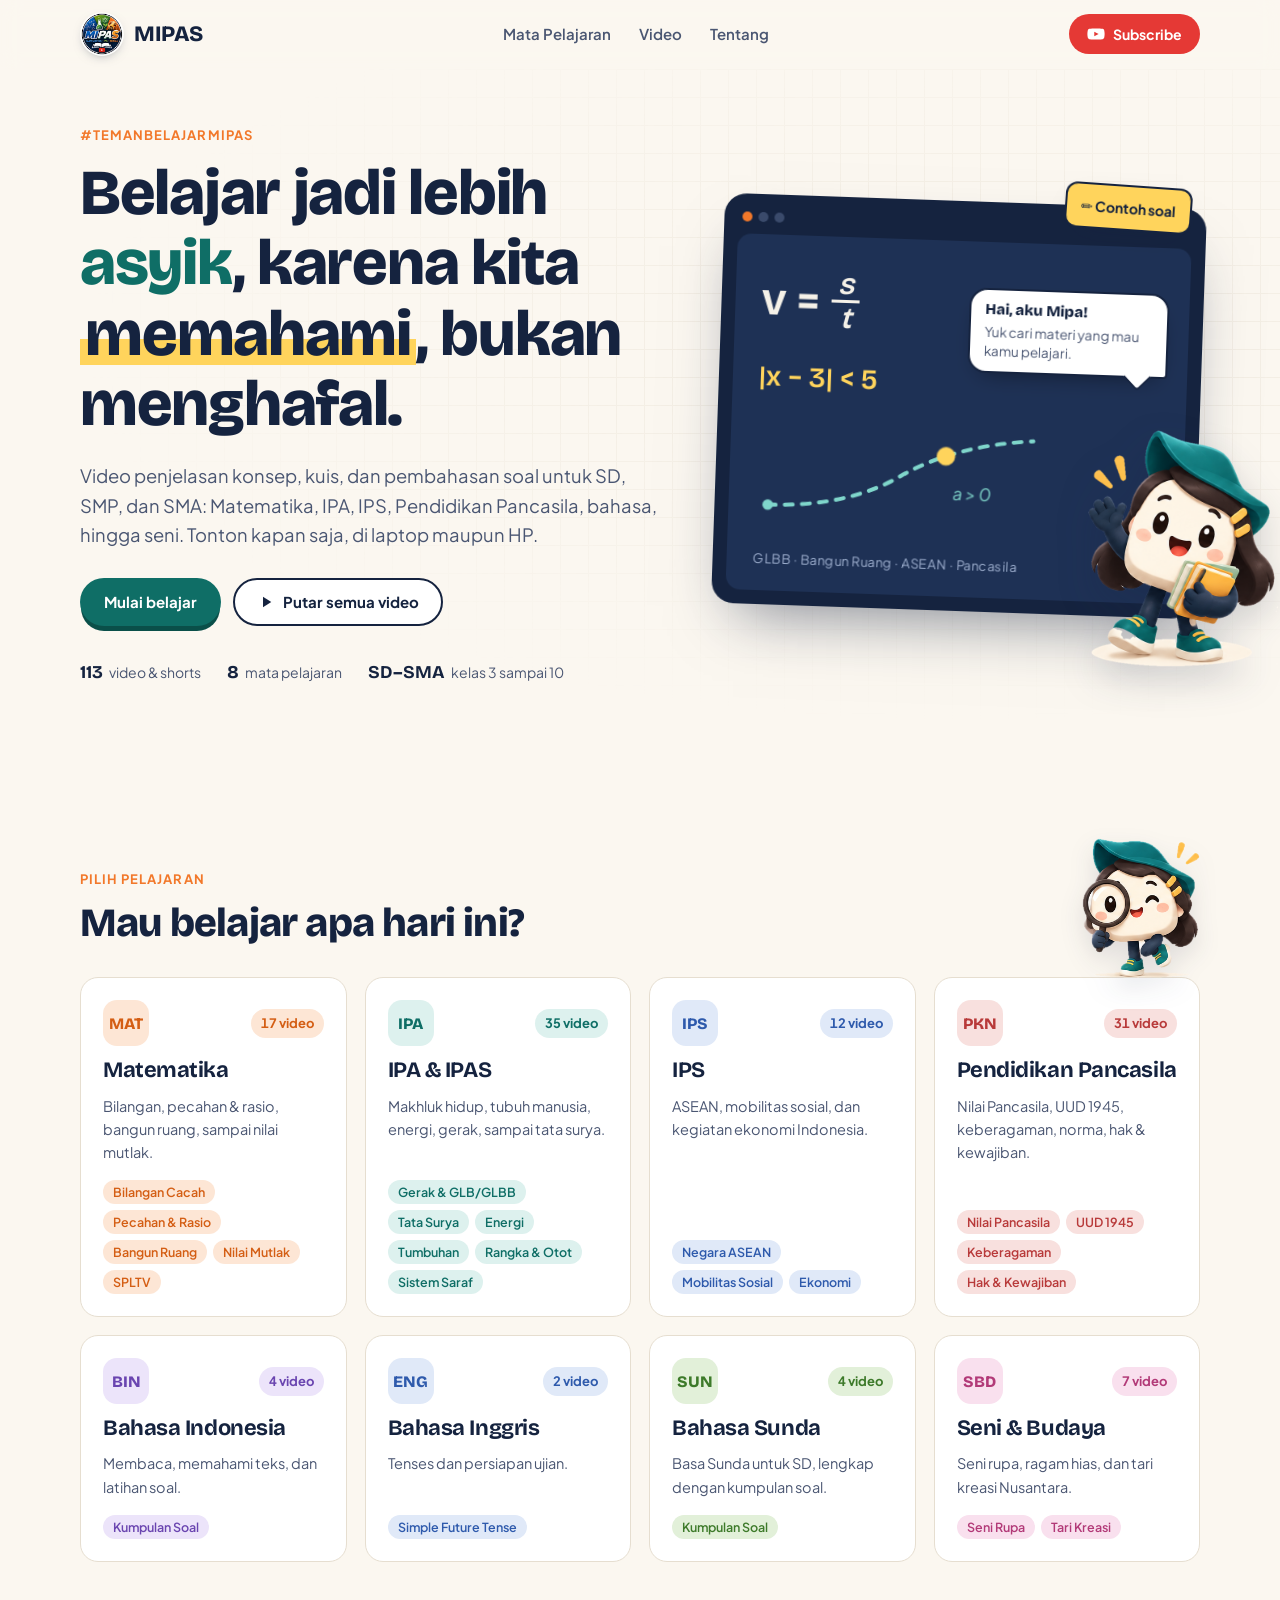
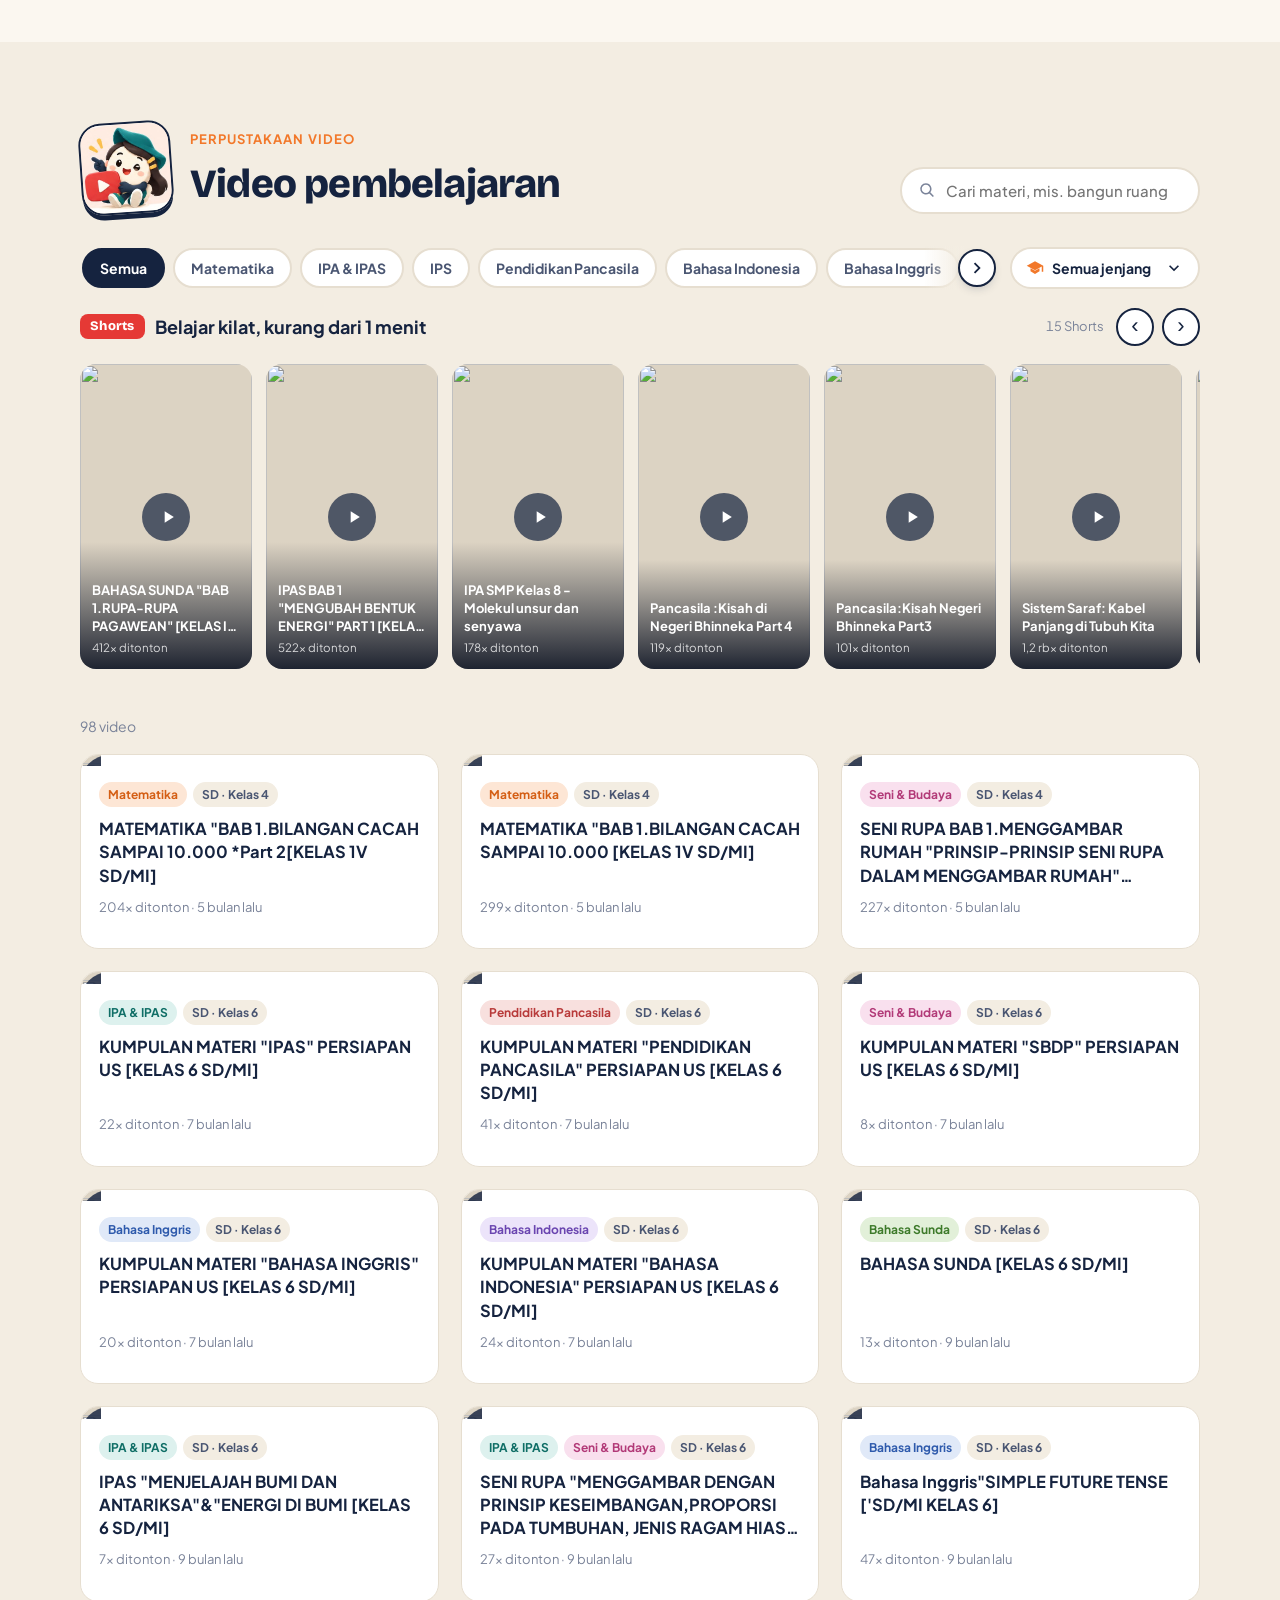
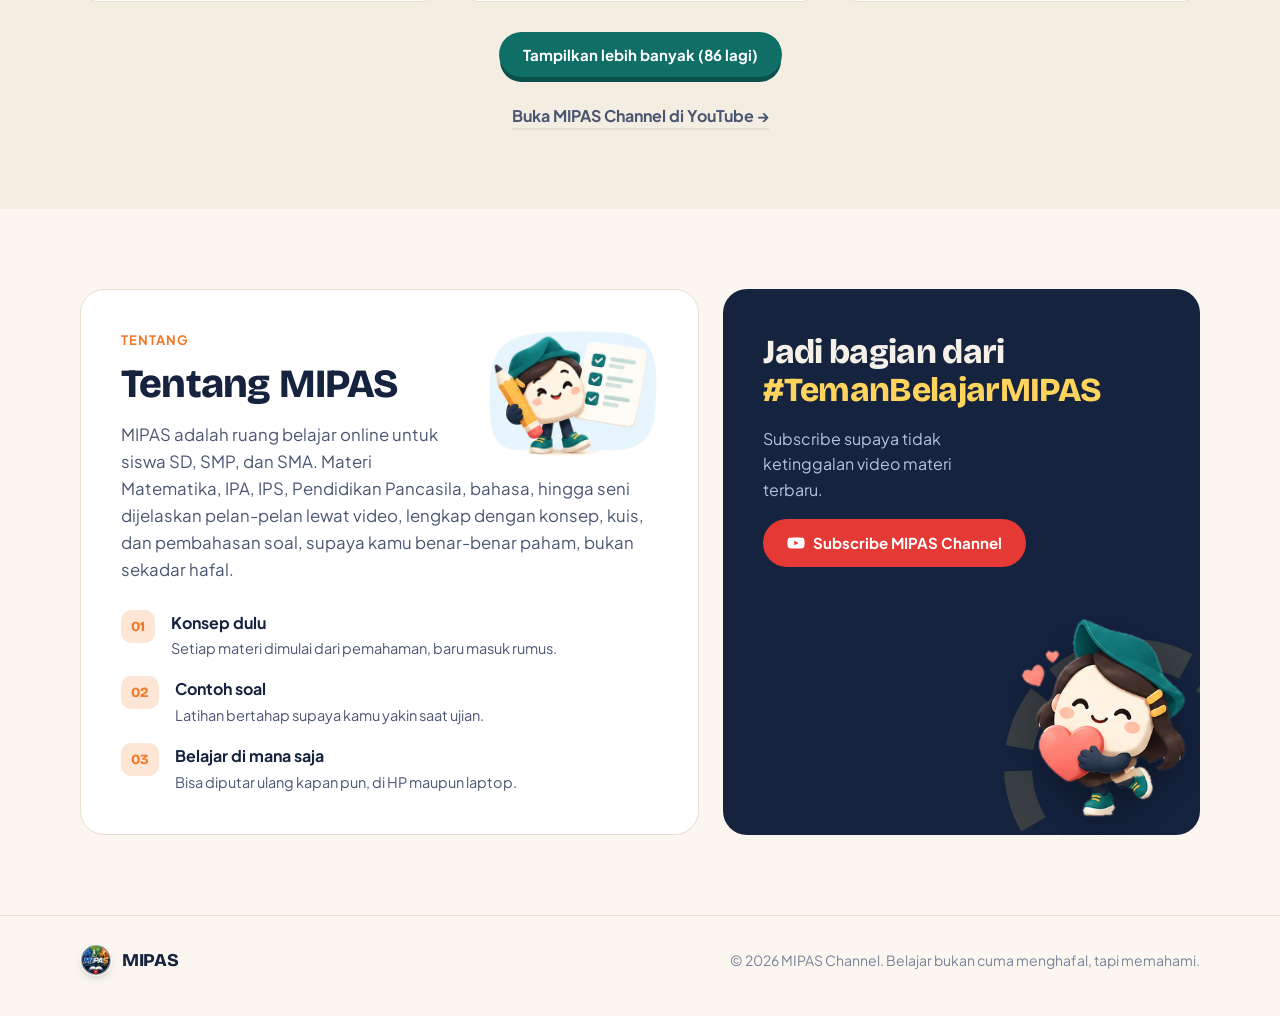
==== mipas-web/index.html @ 5b396898 "Add files via upload" ====
<!doctype html>
<html lang="id">
<head>
  <meta charset="utf-8" />
  <meta name="viewport" content="width=device-width, initial-scale=1" />
  <title>MIPAS · Teman Belajar SD, SMP & SMA</title>
  <meta name="description" content="Video belajar Matematika, IPA, IPS, Pendidikan Pancasila, bahasa, dan seni untuk SD, SMP, dan SMA bersama MIPAS. Karena belajar bukan cuma menghafal, tapi memahami." />
  <meta name="theme-color" content="#FBF7F0" />
  <meta property="og:title" content="MIPAS · Teman Belajar" />
  <meta property="og:description" content="Belajar jadi lebih asyik bersama MIPAS. Karena belajar bukan cuma menghafal, tapi memahami!" />
  <meta property="og:type" content="website" />
  <link rel="icon" href="favicon.png" type="image/png" />
  <link rel="apple-touch-icon" href="apple-touch-icon.png" />
  <meta property="og:image" content="logo.png" />
  <link rel="preconnect" href="https://fonts.googleapis.com" />
  <link rel="preconnect" href="https://fonts.gstatic.com" crossorigin />
  <link href="https://fonts.googleapis.com/css2?family=Bricolage+Grotesque:opsz,wght@12..96,600;12..96,800&family=Plus+Jakarta+Sans:wght@400;500;600;700&display=swap" rel="stylesheet" />
  <link rel="stylesheet" href="styles.css" />
</head>
<body>
  <a class="skip" href="#video">Lewati ke video</a>

  <header class="nav">
    <div class="wrap nav-inner">
      <a href="#" class="logo" aria-label="MIPAS beranda">
        <img class="logo-img" src="logo.png" alt="" width="44" height="44" />
        <span>MIPAS</span>
      </a>
      <nav class="nav-links" aria-label="Navigasi utama">
        <a href="#mapel">Mata Pelajaran</a>
        <a href="#video">Video</a>
        <a href="#tentang">Tentang</a>
      </nav>
      <a class="btn btn-yt btn-sm" data-channel-link target="_blank" rel="noopener">
        <svg viewBox="0 0 24 24" aria-hidden="true"><path d="M23 7.2a3 3 0 0 0-2.1-2.1C19 4.6 12 4.6 12 4.6s-7 0-8.9.5A3 3 0 0 0 1 7.2 31 31 0 0 0 .5 12 31 31 0 0 0 1 16.8a3 3 0 0 0 2.1 2.1c1.9.5 8.9.5 8.9.5s7 0 8.9-.5a3 3 0 0 0 2.1-2.1 31 31 0 0 0 .5-4.8 31 31 0 0 0-.5-4.8ZM9.7 15.1V8.9l5.8 3.1-5.8 3.1Z"/></svg>
        <span>Subscribe</span>
      </a>
    </div>
  </header>

  <main>
    <!-- HERO -->
    <section class="hero">
      <div class="wrap hero-grid">
        <div class="hero-copy">
          <p class="eyebrow" data-hashtag>#TemanBelajarMIPAS</p>
          <h1>Belajar jadi lebih <em>asyik</em>, karena kita <span class="hl">memahami</span>, bukan menghafal.</h1>
          <p class="lead">Video penjelasan konsep, kuis, dan pembahasan soal untuk SD, SMP, dan SMA: Matematika, IPA, IPS, Pendidikan Pancasila, bahasa, hingga seni. Tonton kapan saja, di laptop maupun HP.</p>
          <div class="hero-cta">
            <a href="#video" class="btn btn-primary">Mulai belajar</a>
            <button type="button" class="btn btn-ghost" data-play-all>
              <svg viewBox="0 0 24 24" aria-hidden="true"><path d="M8 5v14l11-7z"/></svg>
              Putar semua video
            </button>
          </div>
          <ul class="hero-stats" aria-label="Ringkasan">
            <li><strong id="stat-videos">–</strong> video &amp; shorts</li>
            <li><strong id="stat-subjects">8</strong> mata pelajaran</li>
            <li><strong>SD–SMA</strong> kelas 3 sampai 10</li>
          </ul>
        </div>

        <div class="hero-art" aria-hidden="true">
          <div class="board">
            <div class="board-head"><span></span><span></span><span></span></div>
            <div class="board-body">
              <div class="bubble" id="mascot-bubble"><strong>Hai, aku <span data-mascot-name>Mipa</span>!</strong> Yuk cari materi yang mau kamu pelajari.</div>
              <p class="formula f1">v = <span class="frac"><i>s</i><i>t</i></span></p>
              <p class="formula f2">|x − 3| &lt; 5</p>
              <svg class="motion" viewBox="0 0 220 90">
                <defs>
                  <mask id="draw-mask"><path class="draw" d="M10 70 Q 70 70 110 45 T 210 15" fill="none" stroke="#fff" stroke-width="8" stroke-linecap="round" pathLength="1"/></mask>
                </defs>
                <path d="M10 70 Q 70 70 110 45 T 210 15" fill="none" stroke="currentColor" stroke-width="3" stroke-dasharray="6 7" stroke-linecap="round" mask="url(#draw-mask)"/>
                <circle class="ball-start" cx="10" cy="70" r="4" fill="currentColor" opacity=".5"/>
                <circle class="ball" r="7" fill="#FFD45C" cx="0" cy="0">
                  <animateMotion id="ball-motion" dur="2.2s" begin="1.1s;ball-motion.end+0.9s" calcMode="spline" keyTimes="0;1" keySplines="0.55 0 1 0.45" path="M10 70 Q 70 70 110 45 T 210 15" fill="freeze"/>
                </circle>
                <text class="accel" x="150" y="62" fill="currentColor" font-size="13" font-style="italic">a &gt; 0</text>
              </svg>
              <p class="note">GLBB · Bangun Ruang · ASEAN · Pancasila</p>
            </div>
          </div>
          <div class="sticker s2">✏️ Contoh soal</div>
          <div class="mascot-hero">
            <img src="img/mascot/welcome.png" alt="" width="470" height="586" />
          </div>
        </div>
      </div>
    </section>

    <!-- MAPEL -->
    <section id="mapel" class="section">
      <div class="wrap">
        <div class="section-head with-mascot">
          <div>
            <p class="eyebrow">Pilih pelajaran</p>
            <h2>Mau belajar apa hari ini?</h2>
          </div>
          <img class="mascot-peek" src="img/mascot/explore.png" alt="" width="216" height="258" />
        </div>
        <div class="subject-grid" id="subject-grid"></div>
      </div>
    </section>

    <!-- VIDEO -->
    <section id="video" class="section section-tint">
      <div class="wrap">
        <div class="section-head row">
          <div class="head-with-tile">
            <img class="mascot-tile" src="img/mascot/video.jpg" alt="" width="340" height="270" />
            <div>
              <p class="eyebrow">Perpustakaan video</p>
              <h2>Video pembelajaran</h2>
            </div>
          </div>
          <label class="search">
            <svg viewBox="0 0 24 24" aria-hidden="true"><path d="M10.5 3a7.5 7.5 0 0 1 5.9 12.1l4.8 4.8-1.4 1.4-4.8-4.8A7.5 7.5 0 1 1 10.5 3Zm0 2a5.5 5.5 0 1 0 0 11 5.5 5.5 0 0 0 0-11Z"/></svg>
            <input id="search" type="search" placeholder="Cari materi, mis. bangun ruang" autocomplete="off" />
          </label>
        </div>

        <div class="filters">
          <div class="chips-wrap" id="chips-wrap">
            <button type="button" class="chip-arrow prev" data-chips="prev" aria-label="Geser mata pelajaran ke kiri" hidden><svg viewBox="0 0 24 24" aria-hidden="true"><path d="M15.4 7.4 14 6l-6 6 6 6 1.4-1.4L10.8 12z"/></svg></button>
            <div class="chips" id="chips" role="tablist" aria-label="Filter mata pelajaran"></div>
            <button type="button" class="chip-arrow next" data-chips="next" aria-label="Geser mata pelajaran ke kanan" hidden><svg viewBox="0 0 24 24" aria-hidden="true"><path d="M8.6 16.6 10 18l6-6-6-6-1.4 1.4 4.6 4.6z"/></svg></button>
          </div>
          <div class="dd" id="level-dd">
            <button type="button" class="dd-btn" id="level-btn" aria-haspopup="listbox" aria-expanded="false" aria-controls="level-list">
              <svg class="dd-ico" viewBox="0 0 24 24" aria-hidden="true"><path d="M12 3 1 9l11 6 9-4.9V17h2V9L12 3Zm-6 9.2v4L12 20l6-3.8v-4L12 15.5l-6-3.3Z"/></svg>
              <span class="dd-label" id="level-label">Semua jenjang</span>
              <svg class="dd-chev" viewBox="0 0 24 24" aria-hidden="true"><path d="M7.4 8.6 12 13.2l4.6-4.6L18 10l-6 6-6-6z"/></svg>
            </button>
            <div class="dd-pop" id="level-list" role="listbox" tabindex="-1" aria-label="Pilih jenjang dan kelas" hidden></div>
          </div>
        </div>

        <div class="shorts-block" id="shorts-block" hidden>
          <div class="shorts-head">
            <h3><span class="shorts-badge">Shorts</span> Belajar kilat, kurang dari 1 menit</h3>
            <div class="shorts-nav">
              <span class="shorts-count" id="shorts-count"></span>
              <button type="button" class="rail-btn" data-rail="prev" aria-label="Geser ke kiri">‹</button>
              <button type="button" class="rail-btn" data-rail="next" aria-label="Geser ke kanan">›</button>
            </div>
          </div>
          <div class="shorts-rail" id="shorts-rail"></div>
        </div>

        <div class="loading" id="loading"><img src="img/mascot/learn.png" alt="" width="213" height="267" /><p><span data-mascot-name>Mipa</span> sedang menyiapkan video…</p></div>
        <p class="result-info" id="result-info" aria-live="polite"></p>
        <div class="video-grid" id="video-grid"></div>
        <div class="load-wrap"><button type="button" class="btn btn-primary" id="load-more" hidden>Tampilkan lebih banyak</button></div>

        <div class="fallback" id="fallback" hidden>
          <div class="player-frame" id="fallback-frame"></div>
        </div>

        <div class="empty" id="empty" hidden>
          <img class="mascot-empty" src="img/mascot/confused.png" alt="" width="172" height="142" />
          <p class="empty-title">Hmm, videonya belum ketemu</p>
          <p>Coba kata kunci lain atau ganti filter jenjang. Kamu juga bisa menonton semua video langsung.</p>
          <div class="hero-cta center">
            <button type="button" class="btn btn-primary" data-play-all>Putar semua video</button>
            <a class="btn btn-ghost" data-channel-link target="_blank" rel="noopener">Buka channel YouTube</a>
          </div>
        </div>

        <div class="more">
          <a class="text-link" data-channel-link target="_blank" rel="noopener">Buka MIPAS Channel di YouTube →</a>
        </div>
      </div>
    </section>

    <!-- TENTANG -->
    <section id="tentang" class="section">
      <div class="wrap about">
        <div class="about-card">
          <img class="about-tile" src="img/mascot/tips.png" alt="" width="355" height="275" />
          <p class="eyebrow">Tentang</p>
          <h2 id="about-title">Tentang MIPAS</h2>
          <p id="about-text"></p>
          <ul class="values">
            <li><span>01</span><div><strong>Konsep dulu</strong><p>Setiap materi dimulai dari pemahaman, baru masuk rumus.</p></div></li>
            <li><span>02</span><div><strong>Contoh soal</strong><p>Latihan bertahap supaya kamu yakin saat ujian.</p></div></li>
            <li><span>03</span><div><strong>Belajar di mana saja</strong><p>Bisa diputar ulang kapan pun, di HP maupun laptop.</p></div></li>
          </ul>
        </div>
        <div class="cta-card">
          <img class="cta-mascot" src="img/mascot/support.png" alt="" width="236" height="284" />
          <p class="cta-big">Jadi bagian dari <span data-hashtag>#TemanBelajarMIPAS</span></p>
          <p>Subscribe supaya tidak ketinggalan video materi terbaru.</p>
          <a class="btn btn-yt" data-channel-link target="_blank" rel="noopener">
            <svg viewBox="0 0 24 24" aria-hidden="true"><path d="M23 7.2a3 3 0 0 0-2.1-2.1C19 4.6 12 4.6 12 4.6s-7 0-8.9.5A3 3 0 0 0 1 7.2 31 31 0 0 0 .5 12 31 31 0 0 0 1 16.8a3 3 0 0 0 2.1 2.1c1.9.5 8.9.5 8.9.5s7 0 8.9-.5a3 3 0 0 0 2.1-2.1 31 31 0 0 0 .5-4.8 31 31 0 0 0-.5-4.8ZM9.7 15.1V8.9l5.8 3.1-5.8 3.1Z"/></svg>
            Subscribe MIPAS Channel
          </a>
          <a class="btn btn-wa" id="wa-link" target="_blank" rel="noopener" hidden>Hubungi via WhatsApp</a>
        </div>
      </div>
    </section>
  </main>

  <footer class="footer">
    <div class="wrap footer-inner">
      <span class="logo small"><img class="logo-img" src="logo.png" alt="" width="32" height="32" />MIPAS</span>
      <p>© <span id="year"></span> MIPAS Channel. Belajar bukan cuma menghafal, tapi memahami.</p>
    </div>
  </footer>

  <!-- PEMUTAR VIDEO -->
  <dialog class="player" id="player" aria-label="Pemutar video">
    <div class="player-inner">
      <div class="player-top">
        <p class="player-title" id="player-title"></p>
        <button type="button" class="player-close" id="player-close" aria-label="Tutup">✕</button>
      </div>
      <div class="player-frame" id="player-frame"></div>
      <div class="player-actions">
        <a id="player-yt" class="btn btn-ghost btn-sm" target="_blank" rel="noopener">Buka di YouTube</a>
        <button type="button" id="player-next" class="btn btn-next btn-sm" hidden>Video berikutnya →</button>
      </div>
    </div>
  </dialog>

  <script src="config.js"></script>
  <script src="app.js"></script>
</body>
</html>
---- mipas-web/styles.css ----
:root {
  --bg: #FBF7F0;
  --paper: #FFFFFF;
  --tint: #F3EDE2;
  --ink: #15233F;
  --ink-2: #4A5672;
  --ink-3: #7A8399;
  --line: #E6DED0;
  --primary: #0F6E66;
  --primary-ink: #FFFFFF;
  --accent: #F2782A;
  --yellow: #FFD45C;
  --yt: #E53935;

  --teal: #0F6E66;   --teal-bg: #DDF1EE;
  --orange: #D45E14; --orange-bg: #FDE6D5;
  --blue: #2E5AAC;   --blue-bg: #E0E9F8;
  --red: #B83A3A;    --red-bg: #F8E0DE;
  --purple: #6A45B0; --purple-bg: #ECE4FA;
  --green: #3D7A2A;  --green-bg: #E2F0D9;
  --pink: #B23A78;   --pink-bg: #F9E0EE;

  --radius: 18px;
  --shadow: 0 1px 0 rgba(21,35,63,.04), 0 10px 30px -12px rgba(21,35,63,.18);
  --font: 'Plus Jakarta Sans', system-ui, -apple-system, 'Segoe UI', sans-serif;
  --display: 'Bricolage Grotesque', var(--font);
}

* { box-sizing: border-box; }
[hidden] { display: none !important; }
html { scroll-behavior: smooth; scroll-padding-top: 80px; }
body {
  margin: 0; background: var(--bg); color: var(--ink);
  font-family: var(--font); font-size: 16px; line-height: 1.6;
  -webkit-font-smoothing: antialiased;
}
img { max-width: 100%; display: block; }
a { color: inherit; }
h1, h2, h3 { font-family: var(--display); line-height: 1.1; margin: 0; letter-spacing: -0.02em; }
h2 { font-size: clamp(1.75rem, 3.5vw, 2.5rem); font-weight: 800; }
.wrap { width: 100%; max-width: 1160px; margin: 0 auto; padding-left: max(20px, env(safe-area-inset-left, 0px)); padding-right: max(20px, env(safe-area-inset-right, 0px)); }
.skip { position: absolute; left: -999px; }
.skip:focus { left: 12px; top: 12px; z-index: 99; background: var(--ink); color: #fff; padding: 8px 12px; border-radius: 8px; }
:focus-visible { outline: 3px solid var(--accent); outline-offset: 2px; border-radius: 6px; }

/* Buttons */
.btn {
  display: inline-flex; align-items: center; justify-content: center; gap: 8px;
  padding: 13px 22px; border-radius: 999px; border: 2px solid transparent;
  font: 700 15px/1 var(--font); text-decoration: none; cursor: pointer;
  transition: transform .15s ease, background .15s ease, box-shadow .15s ease;
  white-space: nowrap;
}
.btn svg { width: 18px; height: 18px; fill: currentColor; }
.btn:hover { transform: translateY(-1px); }
.btn:active { transform: translateY(0); }
.btn-sm { padding: 9px 16px; font-size: 14px; }
.btn-primary { background: var(--primary); color: var(--primary-ink); box-shadow: 0 6px 0 -1px #0A4F49; }
.btn-primary:hover { box-shadow: 0 7px 0 -1px #0A4F49; }
.btn-ghost { background: var(--paper); color: var(--ink); border-color: var(--ink); }
.btn-yt { background: var(--yt); color: #fff; }
.btn-wa { background: #1FA855; color: #fff; }

/* Nav */
.nav { position: sticky; top: env(safe-area-inset-top, 0px); z-index: 20; background: rgba(251,247,240,.88); backdrop-filter: blur(10px); border-bottom: 1px solid transparent; transition: border-color .2s; }
.nav.scrolled { border-bottom-color: var(--line); }
.nav-inner { display: flex; align-items: center; justify-content: space-between; height: 68px; gap: 16px; }
.logo { display: inline-flex; align-items: center; gap: 10px; font: 800 22px/1 var(--display); text-decoration: none; letter-spacing: -0.02em; }
.logo-mark { display: grid; place-items: center; width: 36px; height: 36px; border-radius: 11px; background: var(--ink); color: var(--yellow); font-size: 20px; transform: rotate(-6deg); }
.logo.small { font-size: 18px; }
.logo.small .logo-mark { width: 28px; height: 28px; font-size: 15px; border-radius: 8px; }
.nav-links { display: flex; gap: 28px; }
.nav-links a { text-decoration: none; font-weight: 600; color: var(--ink-2); font-size: 15px; }
.nav-links a:hover { color: var(--ink); }

/* Hero */
.hero { padding: 56px 0 72px; position: relative; overflow: hidden; }
.hero::before {
  content: ''; position: absolute; inset: 0; pointer-events: none;
  background-image: linear-gradient(var(--line) 1px, transparent 1px), linear-gradient(90deg, var(--line) 1px, transparent 1px);
  background-size: 28px 28px; opacity: .55;
  mask-image: radial-gradient(ellipse at 75% 40%, #000 0%, transparent 65%);
  -webkit-mask-image: radial-gradient(ellipse at 75% 40%, #000 0%, transparent 65%);
}
.hero-grid { position: relative; display: grid; grid-template-columns: 1.1fr .9fr; gap: 48px; align-items: center; }
.eyebrow { margin: 0 0 12px; font-weight: 700; font-size: 13px; letter-spacing: .08em; text-transform: uppercase; color: var(--accent); }
.hero h1 { font-size: clamp(2.3rem, 5.4vw, 4rem); font-weight: 800; }
.hero h1 em { font-style: normal; color: var(--primary); }
.hl { background: linear-gradient(transparent 58%, var(--yellow) 58%, var(--yellow) 92%, transparent 92%); padding: 0 .08em; }
.lead { font-size: clamp(1.02rem, 1.6vw, 1.15rem); color: var(--ink-2); max-width: 34em; margin: 22px 0 28px; }
.hero-cta { display: flex; flex-wrap: wrap; gap: 12px; }
.hero-cta.center { justify-content: center; }
.hero-stats { display: flex; flex-wrap: wrap; gap: 10px 26px; padding: 0; margin: 32px 0 0; list-style: none; color: var(--ink-2); font-size: 14px; }
.hero-stats strong { color: var(--ink); font-family: var(--display); font-size: 18px; margin-right: 4px; }

.hero-art { position: relative; }
.board { background: var(--ink); color: #F5F1E8; border-radius: 22px; padding: 14px; box-shadow: 0 30px 60px -25px rgba(21,35,63,.55); transform: rotate(2deg); }
.board-head { display: flex; gap: 6px; padding: 4px 4px 12px; }
.board-head span { width: 10px; height: 10px; border-radius: 50%; background: #3A4A6B; }
.board-head span:first-child { background: var(--accent); }
.board-body { background: #1E3155; border-radius: 14px; padding: 28px 26px 22px; min-height: 280px; position: relative; overflow: hidden; }
.formula { font-family: var(--display); font-weight: 600; margin: 0; letter-spacing: 0; }
.f1 { font-size: 46px; display: flex; align-items: center; gap: 12px; }
.frac { display: inline-flex; flex-direction: column; align-items: center; font-size: 30px; line-height: 1.05; }
.frac i { font-style: italic; padding: 0 6px; }
.frac i:first-child { border-bottom: 3px solid currentColor; }
.f2 { font-size: 28px; color: var(--yellow); margin-top: 18px; }
.motion { color: #7FD6CB; width: 72%; margin-top: 14px; }
.note { margin: 10px 0 0; font-size: 13px; color: #9FB0CF; letter-spacing: .04em; }
.sticker { position: absolute; background: var(--paper); color: var(--ink); font-weight: 700; font-size: 14px; padding: 10px 14px; border-radius: 12px; box-shadow: var(--shadow); border: 2px solid var(--ink); }
.s1 { top: -14px; left: -18px; transform: rotate(-5deg); }
.s2 { bottom: -16px; right: 10px; transform: rotate(4deg); background: var(--yellow); }

/* Sections */
.section { padding: 80px 0; }
.section-tint { background: var(--tint); }
.section-head { margin-bottom: 32px; }
.section-head.row { display: flex; align-items: end; justify-content: space-between; gap: 20px; flex-wrap: wrap; }

/* Subjects */
.subject-grid { display: grid; grid-template-columns: repeat(4, 1fr); gap: 18px; }
.subject {
  --c: var(--teal); --cb: var(--teal-bg);
  background: var(--paper); border: 1px solid var(--line); border-radius: var(--radius); padding: 22px;
  display: flex; flex-direction: column; gap: 12px; text-align: left; cursor: pointer;
  font: inherit; color: inherit; transition: transform .18s ease, box-shadow .18s ease, border-color .18s;
}
.subject:hover { transform: translateY(-3px); box-shadow: var(--shadow); border-color: var(--c); }
.subject[data-color=orange] { --c: var(--orange); --cb: var(--orange-bg); }
.subject[data-color=blue] { --c: var(--blue); --cb: var(--blue-bg); }
.subject[data-color=red] { --c: var(--red); --cb: var(--red-bg); }
.subject[data-color=purple] { --c: var(--purple); --cb: var(--purple-bg); }
.subject[data-color=green] { --c: var(--green); --cb: var(--green-bg); }
.subject[data-color=pink] { --c: var(--pink); --cb: var(--pink-bg); }
.subject-icon { width: 46px; height: 46px; border-radius: 14px; background: var(--cb); color: var(--c); display: grid; place-items: center; font: 800 16px var(--display); }
.subject h3 { font-size: 22px; }
.subject p { margin: 0; color: var(--ink-2); font-size: 14.5px; }
.topics { display: flex; flex-wrap: wrap; gap: 6px; margin-top: auto; padding-top: 4px; }
.topic { font-size: 12.5px; font-weight: 600; color: var(--c); background: var(--cb); padding: 4px 10px; border-radius: 999px; border: 0; cursor: pointer; font-family: inherit; }
.topic:hover { filter: brightness(.96); text-decoration: underline; }
.subject-count { font-size: 13px; font-weight: 700; color: var(--c); }

/* Video filters */
.search { display: flex; align-items: center; gap: 10px; background: var(--paper); border: 2px solid var(--line); border-radius: 999px; padding: 0 16px; min-width: 300px; transition: border-color .15s; }
.search:focus-within { border-color: var(--ink); }
.search svg { width: 18px; height: 18px; fill: var(--ink-3); flex: none; }
.search input { border: 0; outline: 0; background: transparent; font: 500 15px var(--font); color: var(--ink); padding: 12px 0; width: 100%; }
.filters { display: flex; align-items: center; justify-content: space-between; gap: 14px; margin-bottom: 18px; }
.chips { display: flex; gap: 8px; overflow-x: auto; scrollbar-width: none; padding: 2px; }
.chips::-webkit-scrollbar { display: none; }
.chip { flex: none; border: 2px solid var(--line); background: var(--paper); color: var(--ink-2); font: 700 14px var(--font); padding: 9px 16px; border-radius: 999px; cursor: pointer; }
.chip[aria-selected=true] { background: var(--ink); color: #fff; border-color: var(--ink); }
#level { font: 600 14px var(--font); color: var(--ink); background: var(--paper); border: 2px solid var(--line); border-radius: 999px; padding: 9px 36px 9px 16px; appearance: none; -webkit-appearance: none; cursor: pointer;
  background-image: url("data:image/svg+xml,%3Csvg xmlns='http://www.w3.org/2000/svg' width='12' height='8'%3E%3Cpath d='M1 1l5 5 5-5' stroke='%2315233F' stroke-width='2' fill='none'/%3E%3C/svg%3E"); background-repeat: no-repeat; background-position: right 14px center; }
.result-info { color: var(--ink-3); font-size: 14px; margin: 0 0 16px; min-height: 1.4em; }

/* Video grid */
.video-grid { display: grid; grid-template-columns: repeat(3, 1fr); gap: 22px; }
.card { background: var(--paper); border-radius: var(--radius); overflow: hidden; border: 1px solid var(--line); display: flex; flex-direction: column; cursor: pointer; text-align: left; padding: 0; font: inherit; color: inherit; transition: transform .18s ease, box-shadow .18s ease; }
.card:hover { transform: translateY(-3px); box-shadow: var(--shadow); }
.thumb { position: relative; aspect-ratio: 16/9; background: #DCD3C3; overflow: hidden; }
.thumb img { width: 100%; height: 100%; object-fit: cover; transition: transform .3s ease; }
.card:hover .thumb img { transform: scale(1.04); }
.play { position: absolute; inset: 0; display: grid; place-items: center; }
.play span { width: 56px; height: 56px; border-radius: 50%; background: rgba(21,35,63,.82); display: grid; place-items: center; transition: background .2s, transform .2s; }
.play svg { width: 22px; height: 22px; fill: #fff; margin-left: 3px; }
.card:hover .play span { background: var(--yt); transform: scale(1.08); }
.badge-short { position: absolute; top: 10px; left: 10px; background: var(--ink); color: #fff; font-size: 11px; font-weight: 700; padding: 3px 8px; border-radius: 6px; letter-spacing: .04em; }
.card-body { padding: 16px 18px 18px; display: flex; flex-direction: column; gap: 10px; flex: 1; }
.tags { display: flex; gap: 6px; flex-wrap: wrap; }
.tag { font-size: 12px; font-weight: 700; padding: 3px 9px; border-radius: 999px; background: var(--tint); color: var(--ink-2); }
.tag.teal { background: var(--teal-bg); color: var(--teal); }
.tag.orange { background: var(--orange-bg); color: var(--orange); }
.tag.blue { background: var(--blue-bg); color: var(--blue); }
.tag.red { background: var(--red-bg); color: var(--red); }
.tag.purple { background: var(--purple-bg); color: var(--purple); }
.tag.green { background: var(--green-bg); color: var(--green); }
.tag.pink { background: var(--pink-bg); color: var(--pink); }
.card h3 { font: 700 16.5px/1.4 var(--font); letter-spacing: 0; display: -webkit-box; -webkit-line-clamp: 3; -webkit-box-orient: vertical; overflow: hidden; }
.meta { margin-top: auto; font-size: 13px; color: var(--ink-3); }

.skeleton .thumb, .skeleton .sk { background: linear-gradient(90deg, #EAE2D4 0%, #F4EEE4 50%, #EAE2D4 100%); background-size: 200% 100%; animation: sh 1.3s infinite; }
.sk { height: 14px; border-radius: 6px; }
.sk.w60 { width: 60%; } .sk.w40 { width: 40%; height: 20px; border-radius: 999px; }
@keyframes sh { to { background-position: -200% 0; } }

.empty { text-align: center; padding: 48px 20px; background: var(--paper); border-radius: var(--radius); border: 2px dashed var(--line); }
.empty-title { font: 800 22px var(--display); margin: 0 0 6px; }
.empty p { color: var(--ink-2); margin: 0 0 20px; }
.more { text-align: center; margin-top: 36px; }

/* About */
.about { display: grid; grid-template-columns: 1.3fr 1fr; gap: 24px; align-items: stretch; }
.about-card, .cta-card { border-radius: 24px; padding: 40px; }
.about-card { background: var(--paper); border: 1px solid var(--line); }
.about-card > p { color: var(--ink-2); font-size: 1.05rem; margin: 16px 0 26px; }
.values { list-style: none; margin: 0; padding: 0; display: grid; gap: 16px; }
.values li { display: flex; gap: 16px; align-items: flex-start; }
.values span { font: 800 14px var(--display); color: var(--accent); background: var(--orange-bg); border-radius: 10px; padding: 8px 10px; }
.values p { margin: 2px 0 0; color: var(--ink-2); font-size: 14.5px; }
.cta-card { background: var(--ink); color: #F5F1E8; display: flex; flex-direction: column; justify-content: center; align-items: flex-start; gap: 16px; position: relative; overflow: hidden; }
.cta-card::after { content: ''; position: absolute; right: -60px; bottom: -60px; width: 200px; height: 200px; border-radius: 50%; border: 28px solid rgba(255,212,92,.16); }
.cta-big { font: 800 clamp(1.6rem, 3vw, 2.1rem)/1.15 var(--display); margin: 0; letter-spacing: -0.02em; }
.cta-big span { color: var(--yellow); }
.cta-card > p { margin: 0; color: #B8C3DA; }
.cta-card > .cta-big { color: #F5F1E8; }

/* Footer */
.footer { padding: 28px 0 40px; border-top: 1px solid var(--line); }
.footer-inner { display: flex; align-items: center; justify-content: space-between; gap: 16px; flex-wrap: wrap; }
.footer p { margin: 0; color: var(--ink-3); font-size: 14px; }

/* Player */
.player { border: 0; padding: 0; background: transparent; width: min(980px, 94vw); max-width: none; max-height: none; }
.player::backdrop { background: rgba(10,17,33,.82); backdrop-filter: blur(3px); }
.player-inner { background: var(--ink); border-radius: 18px; overflow: hidden; color: #fff; }
.player-top { display: flex; align-items: center; justify-content: space-between; gap: 12px; padding: 12px 12px 12px 18px; }
.player-title { margin: 0; font-weight: 700; font-size: 15px; line-height: 1.35; display: -webkit-box; -webkit-line-clamp: 2; -webkit-box-orient: vertical; overflow: hidden; }
.player-close { flex: none; width: 40px; height: 40px; border-radius: 50%; border: 0; background: rgba(255,255,255,.1); color: #fff; font-size: 16px; cursor: pointer; }
.player-close:hover { background: rgba(255,255,255,.2); }
.player-frame { aspect-ratio: 16/9; background: #000; }
.player-frame iframe { width: 100%; height: 100%; border: 0; display: block; }
.player-actions { padding: 12px 18px 16px; display: flex; justify-content: flex-end; }
.player-actions .btn-ghost { background: transparent; color: #fff; border-color: rgba(255,255,255,.4); }

/* Responsive */
@media (max-width: 1000px) {
  .subject-grid { grid-template-columns: repeat(2, 1fr); }
  .video-grid { grid-template-columns: repeat(2, 1fr); }
}
@media (max-width: 860px) {
  .hero-grid { grid-template-columns: 1fr; gap: 56px; }
  .hero-art { max-width: 440px; margin: 0 auto; width: 100%; }
  .about { grid-template-columns: 1fr; }
  .nav-links { display: none; }
}
@media (max-width: 600px) {
  .wrap { padding-left: max(16px, env(safe-area-inset-left, 0px)); padding-right: max(16px, env(safe-area-inset-right, 0px)); }
  .hero { padding: 32px 0 56px; }
  .hero-cta .btn { flex: 1 1 auto; }
  .board-body { min-height: 230px; padding: 22px 20px 18px; }
  .f1 { font-size: 38px; }
  .section { padding: 56px 0; }
  .subject-grid { grid-template-columns: 1fr; gap: 14px; }
  .video-grid { grid-template-columns: 1fr; gap: 16px; }
  .search { min-width: 0; width: 100%; }
  .section-head.row > div { width: 100%; }
  .filters { flex-direction: column; align-items: stretch; }
  .chips { margin: 0 -16px; padding: 2px 16px; }
  #level { width: 100%; }
  .about-card, .cta-card { padding: 28px 22px; }
  .cta-card .btn { width: 100%; }
  .player { width: 100vw; }
  .player-inner { border-radius: 0; }
  .s1 { left: -4px; }
}
@media (prefers-reduced-motion: reduce) {
  * { transition: none !important; animation: none !important; scroll-behavior: auto !important; }
}

/* Placeholder thumbnail (pratinjau) & pemutar cadangan */
.thumb-ph { position: absolute; inset: 0; display: grid; place-items: center; font: 800 clamp(28px, 4vw, 40px)/1 var(--display); letter-spacing: -0.02em; color: rgba(255,255,255,.9);
  background: radial-gradient(circle at 20% 20%, rgba(255,255,255,.18) 0 18%, transparent 19%), linear-gradient(135deg, var(--ph1, #0F6E66), var(--ph2, #15233F)); }
.thumb-ph[data-c=orange] { --ph1: #E2702A; --ph2: #8A3A0C; }
.thumb-ph[data-c=blue] { --ph1: #3B6CC7; --ph2: #15233F; }
.thumb-ph[data-c=red] { --ph1: #C24848; --ph2: #5E1D1D; }
a.card { text-decoration: none; }
.preview-note { background: var(--yellow); color: var(--ink); font-size: 13px; font-weight: 600; text-align: center; padding: 8px 16px; }
.fallback { background: var(--ink); border-radius: var(--radius); overflow: hidden; }
.fallback .player-frame { aspect-ratio: 16/9; max-width: 100%; }

/* =====================================================
   MICRO-INTERACTIONS
   ===================================================== */
@keyframes rise { from { opacity: 0; transform: translateY(18px); } to { opacity: 1; transform: none; } }
@keyframes pop { 0% { transform: scale(.6) rotate(var(--r, 0deg)); opacity: 0; } 70% { transform: scale(1.08) rotate(var(--r, 0deg)); opacity: 1; } 100% { transform: scale(1) rotate(var(--r, 0deg)); } }
@keyframes drop { from { opacity: 0; transform: translateY(-24px) rotate(6deg); } to { opacity: 1; transform: rotate(2deg); } }
@keyframes draw { from { stroke-dashoffset: 1; } to { stroke-dashoffset: 0; } }
@keyframes fade { from { opacity: 0; } to { opacity: 1; } }
@keyframes floaty { 0%, 100% { translate: 0 0; } 50% { translate: 0 -6px; } }
@keyframes ring { 0% { box-shadow: 0 0 0 0 rgba(229,57,53,.55); } 100% { box-shadow: 0 0 0 16px rgba(229,57,53,0); } }
@keyframes bell { 0%, 100% { transform: rotate(0); } 20% { transform: rotate(-14deg); } 40% { transform: rotate(12deg); } 60% { transform: rotate(-8deg); } 80% { transform: rotate(4deg); } }
@keyframes spin { to { transform: rotate(360deg); } }
@keyframes bump { 0% { transform: scale(1); } 40% { transform: scale(1.25); } 100% { transform: scale(1); } }

/* Hero: urutan muncul saat halaman dibuka */
.hero-copy > * { animation: rise .6s cubic-bezier(.2,.7,.2,1) both; }
.hero-copy > :nth-child(1) { animation-delay: .05s; }
.hero-copy > :nth-child(2) { animation-delay: .12s; }
.hero-copy > :nth-child(3) { animation-delay: .22s; }
.hero-copy > :nth-child(4) { animation-delay: .32s; }
.hero-copy > :nth-child(5) { animation-delay: .42s; }
.hl { background: linear-gradient(var(--yellow), var(--yellow)) no-repeat 0 88% / 100% 34%; animation: mark .7s .6s cubic-bezier(.6,0,.2,1) both; }
@keyframes mark { from { background-size: 0% 34%; } to { background-size: 100% 34%; } }
.board { animation: drop .8s .15s cubic-bezier(.2,.8,.25,1.2) backwards; transition: transform .25s ease; transform: perspective(900px) rotate(2deg) rotateX(var(--ry, 0deg)) rotateY(var(--rx, 0deg)); }
.motion .draw { stroke-dasharray: 1; animation: draw 1.1s .6s ease-out both; }
.motion .ball { animation: fade .2s 1.1s both; }
.motion .accel, .motion .ball-start { animation: fade .5s 1.6s both; }
.sticker { animation: pop .5s cubic-bezier(.2,.8,.3,1.4) both, floaty 4s ease-in-out infinite; transition: transform .2s ease; cursor: default; }
.s1 { --r: -5deg; animation-delay: .9s, 1.6s; }
.s2 { --r: 4deg; animation-delay: 1.05s, 2.4s; }
.sticker:hover { transform: scale(1.08) rotate(0deg) !important; }
.f1, .f2 { animation: rise .5s both; }
.f1 { animation-delay: .45s; } .f2 { animation-delay: .55s; }

/* Tombol */
.btn-primary:active { transform: translateY(4px); box-shadow: 0 2px 0 -1px #0A4F49; }
.btn-ghost:hover { background: var(--ink); color: #fff; }
.btn-ghost svg { transition: transform .2s ease; }
.btn-ghost:hover svg { transform: scale(1.2); }
.btn-yt:hover svg { animation: bell .6s ease; }
.btn-yt:hover { box-shadow: 0 8px 20px -8px rgba(229,57,53,.7); }

/* Navigasi: garis bawah tumbuh */
.nav-links a { position: relative; }
.nav-links a::after { content: ''; position: absolute; left: 0; right: 0; bottom: -4px; height: 2px; background: var(--accent); border-radius: 2px; transform: scaleX(0); transform-origin: left; transition: transform .25s ease; }
.nav-links a:hover::after { transform: scaleX(1); }
.logo-mark { transition: transform .35s cubic-bezier(.3,1.6,.5,1); }
.logo:hover .logo-mark { transform: rotate(8deg) scale(1.08); }

/* Kartu mapel */
.subject-icon { transition: transform .35s cubic-bezier(.3,1.6,.5,1), background .2s, color .2s; }
.subject:hover .subject-icon { transform: rotate(-8deg) scale(1.12); background: var(--c); color: #fff; }
.topic { transition: transform .15s ease, background .15s, color .15s; }
.topic:hover { transform: translateY(-2px); background: var(--c); color: #fff; text-decoration: none; filter: none; }
.subject:active { transform: translateY(-1px) scale(.99); }

/* Chip & filter */
.chip { transition: background .2s, color .2s, border-color .2s, transform .15s; }
.chip:hover { border-color: var(--ink); color: var(--ink); }
.chip:active { transform: scale(.94); }
.chip[aria-selected=true] { animation: bump .3s ease; }
.search svg { transition: transform .3s ease, fill .2s; }
.search:focus-within svg { transform: rotate(-12deg) scale(1.1); fill: var(--ink); }
.result-info.tick { animation: rise .3s ease both; }

/* Kartu video: muncul bertahap saat filter berubah */
.video-grid .card:not(.skeleton) { animation: rise .45s cubic-bezier(.2,.7,.2,1) both; animation-delay: calc(var(--i, 0) * 45ms); }
.card .play span { position: relative; }
.card:hover .play span { animation: ring 1s ease-out infinite; }
.card:active { transform: translateY(-1px) scale(.985); }
.card .thumb-ph { transition: transform .4s ease; }
.card:hover .thumb-ph { transform: scale(1.05); }

/* Bagian Tentang */
.values li { transition: transform .2s ease; }
.values li:hover { transform: translateX(4px); }
.values span { transition: background .2s, color .2s; }
.values li:hover span { background: var(--accent); color: #fff; }
.cta-card::after { animation: spin 18s linear infinite; border-style: dashed; }

/* Pemutar */
.player[open] .player-inner { animation: pop .35s cubic-bezier(.2,.8,.3,1.2) both; }
.player[open]::backdrop { animation: fade .25s ease both; }

/* Stat angka */
#stat-videos.bump { display: inline-block; animation: bump .4s ease; }

@media (hover: none) {
  .sticker:hover, .values li:hover { transform: none; }
}
@media (prefers-reduced-motion: reduce) {
  .board { transform: rotate(2deg); }
  .motion .ball { display: none; }
}

/* Logo gambar */
.logo-img { width: 44px; height: 44px; border-radius: 50%; display: block; transition: transform .45s cubic-bezier(.3,1.6,.5,1); box-shadow: 0 4px 12px -6px rgba(21,35,63,.5); }
.logo:hover .logo-img { transform: rotate(-12deg) scale(1.08); }
.logo.small .logo-img { width: 32px; height: 32px; }
.cta-logo { width: 104px; height: 104px; border-radius: 50%; position: relative; z-index: 1; box-shadow: 0 0 0 6px rgba(255,255,255,.08); animation: floaty 5s ease-in-out infinite; }
.cta-card > * { position: relative; z-index: 1; }

/* ===== Semua video & Shorts ===== */
.subject-top { display: flex; align-items: center; justify-content: space-between; gap: 8px; }
.subject-count { background: var(--cb); padding: 4px 10px; border-radius: 999px; font-variant-numeric: tabular-nums; }
.thumb-ph[data-c=purple] { --ph1: #7B57C2; --ph2: #2B1C4D; }
.thumb-ph[data-c=green] { --ph1: #4E9437; --ph2: #1E3B14; }
.thumb-ph[data-c=pink] { --ph1: #C9508F; --ph2: #4D1633; }
.badge-dur { position: absolute; right: 10px; bottom: 10px; background: rgba(21,35,63,.88); color: #fff; font-size: 12px; font-weight: 700; padding: 3px 7px; border-radius: 6px; font-variant-numeric: tabular-nums; }

.shorts-block { margin: 6px 0 34px; }
.shorts-head { display: flex; align-items: center; justify-content: space-between; gap: 12px; margin-bottom: 14px; flex-wrap: wrap; }
.shorts-head h3 { font: 700 18px/1.3 var(--font); letter-spacing: 0; display: flex; align-items: center; gap: 10px; flex-wrap: wrap; }
.shorts-badge { background: var(--yt); color: #fff; font: 800 13px/1 var(--display); padding: 6px 10px; border-radius: 8px; letter-spacing: .02em; }
.shorts-nav { display: flex; align-items: center; gap: 8px; }
.shorts-count { font-size: 13px; color: var(--ink-3); margin-right: 4px; font-variant-numeric: tabular-nums; }
.rail-btn { width: 38px; height: 38px; border-radius: 50%; border: 2px solid var(--ink); background: var(--paper); color: var(--ink); font-size: 22px; line-height: 1; cursor: pointer; display: grid; place-items: center; padding-bottom: 3px; transition: background .15s, color .15s, transform .15s; }
.rail-btn:hover { background: var(--ink); color: #fff; }
.rail-btn:active { transform: scale(.92); }
.shorts-rail { display: grid; grid-auto-flow: column; grid-auto-columns: 172px; gap: 14px; overflow-x: auto; scroll-snap-type: x mandatory; padding: 4px 2px 12px; scrollbar-width: thin; }
.short { padding: 0; border: 0; background: none; cursor: pointer; scroll-snap-align: start; text-align: left; font: inherit; color: inherit; animation: rise .45s cubic-bezier(.2,.7,.2,1) both; animation-delay: calc(min(var(--i, 0), 8) * 45ms); }
.short-thumb { position: relative; aspect-ratio: 9/16; border-radius: 16px; overflow: hidden; background: #DCD3C3; transition: transform .2s ease, box-shadow .2s ease; }
.short-thumb img { width: 100%; height: 100%; object-fit: cover; transition: transform .35s ease; }
.short:hover .short-thumb { transform: translateY(-4px) rotate(-1deg); box-shadow: var(--shadow); }
.short:hover .short-thumb img, .short:hover .thumb-ph { transform: scale(1.06); }
.short .play { place-items: center; }
.short .play span { width: 48px; height: 48px; background: rgba(21,35,63,.7); border-radius: 50%; display: grid; place-items: center; transition: background .2s, transform .2s; }
.short .play svg { width: 20px; height: 20px; fill: #fff; margin-left: 3px; }
.short:hover .play span { background: var(--yt); transform: scale(1.08); animation: ring 1s ease-out infinite; }
.short-cap { position: absolute; left: 0; right: 0; bottom: 0; padding: 40px 12px 12px; background: linear-gradient(transparent, rgba(10,17,33,.9)); color: #fff; }
.short-cap p { margin: 0; font-size: 13px; font-weight: 700; line-height: 1.35; display: -webkit-box; -webkit-line-clamp: 3; -webkit-box-orient: vertical; overflow: hidden; }
.short-cap span { display: block; margin-top: 4px; font-size: 11.5px; opacity: .8; }
.short .thumb-ph { font-size: 30px; transition: transform .35s ease; }

.load-wrap { display: flex; justify-content: center; margin-top: 30px; }
.load-wrap .btn[hidden] { display: none !important; }
.text-link { font-weight: 700; color: var(--ink-2); text-decoration: none; border-bottom: 2px solid var(--line); padding-bottom: 2px; transition: color .15s, border-color .15s; }
.text-link:hover { color: var(--ink); border-color: var(--accent); }
.more { margin-top: 26px; }

/* Pemutar: mode vertikal untuk Shorts */
.player.is-vertical { width: min(420px, 94vw); }
.player.is-vertical .player-frame { aspect-ratio: 9/16; max-height: 76vh; margin: 0 auto; }
.player-actions { gap: 10px; flex-wrap: wrap; }
.btn-next { background: var(--yellow); color: var(--ink); }
.btn-next:hover { box-shadow: 0 6px 16px -6px rgba(255,212,92,.7); }
.player-demo { position: relative; width: 100%; height: 100%; display: grid; place-items: center; overflow: hidden; }
.player-demo .thumb-ph { font-size: clamp(40px, 8vw, 72px); opacity: .45; }
.player-demo p { position: relative; margin: 0; max-width: 34em; padding: 20px 24px; text-align: center; color: #fff; font-size: 14.5px; line-height: 1.55; }
.player-demo strong { display: block; font: 800 20px/1.25 var(--display); margin-bottom: 6px; color: var(--yellow); }

@media (max-width: 600px) {
  .shorts-rail { grid-auto-columns: 46%; margin: 0 -16px; padding-left: 16px; padding-right: 16px; scroll-padding-left: 16px; }
  .rail-btn { display: none; }
  .player.is-vertical { width: 100vw; }
  .player.is-vertical .player-frame { max-height: 78vh; }
  .player-actions .btn { flex: 1 1 auto; }
  .subject-grid { grid-template-columns: 1fr 1fr; }
  .subject { padding: 16px; }
  .subject p, .subject .topics { display: none; }
  .subject h3 { font-size: 17px; }
}

/* Penyesuaian placeholder & filter */
.thumb-ph { place-items: start; padding: 12px 14px; font-size: 15px; letter-spacing: .04em; }
.short .thumb-ph { font-size: 14px; }
.player-demo .thumb-ph { color: transparent; }
.chips-wrap { position: relative; flex: 1; min-width: 0; }
.chips { scroll-behavior: smooth; }
.chips-wrap::before, .chips-wrap::after { content: ''; position: absolute; top: 0; bottom: 0; width: 72px; pointer-events: none; opacity: 0; transition: opacity .2s; z-index: 1; }
.chips-wrap::before { left: 0; background: linear-gradient(90deg, var(--tint) 45%, transparent); }
.chips-wrap::after { right: 0; background: linear-gradient(270deg, var(--tint) 45%, transparent); }
.chips-wrap.can-prev::before, .chips-wrap.can-next::after { opacity: 1; }
.chip-arrow { position: absolute; top: 50%; z-index: 2; width: 38px; height: 38px; border-radius: 50%; border: 2px solid var(--ink); background: var(--paper); color: var(--ink); display: grid; place-items: center; padding: 0; cursor: pointer; transform: translateY(-50%); transition: background .15s, color .15s, transform .15s, box-shadow .15s; box-shadow: 0 4px 12px -6px rgba(21,35,63,.45); }
.chip-arrow svg { width: 22px; height: 22px; fill: currentColor; transition: transform .2s ease; }
.chip-arrow.prev { left: 0; }
.chip-arrow.next { right: 0; }
.chip-arrow:hover { background: var(--ink); color: #fff; }
.chip-arrow.next:hover svg { transform: translateX(2px); }
.chip-arrow.prev:hover svg { transform: translateX(-2px); }
.chip-arrow:active { transform: translateY(-50%) scale(.92); }
.chip-arrow.next:not([hidden]) { animation: nudge 1.6s ease-in-out 1.2s 2; }
@keyframes nudge { 0%, 100% { translate: 0 0; } 50% { translate: 4px 0; } }
@media (max-width: 600px) { .chips-wrap { margin: 0 -16px; } .chips { margin: 0; } .chip-arrow { width: 34px; height: 34px; } .chip-arrow.prev { left: 8px; } .chip-arrow.next { right: 8px; } }
#level { flex: none; }

/* ===== Dropdown jenjang & kelas ===== */
.dd { position: relative; flex: none; }
.dd-btn { display: inline-flex; align-items: center; gap: 8px; min-width: 190px; padding: 9px 14px 9px 14px; border: 2px solid var(--line); border-radius: 999px; background: var(--paper); color: var(--ink); font: 700 14px var(--font); cursor: pointer; transition: border-color .15s, background .15s, color .15s, box-shadow .15s; }
.dd-btn:hover { border-color: var(--ink); }
.dd-ico { width: 18px; height: 18px; fill: var(--accent); flex: none; }
.dd-label { flex: 1; text-align: left; white-space: nowrap; }
.dd-chev { width: 20px; height: 20px; fill: currentColor; flex: none; transition: transform .25s cubic-bezier(.3,1.4,.5,1); }
.dd.open .dd-chev { transform: rotate(180deg); }
.dd.open .dd-btn { border-color: var(--ink); box-shadow: 0 0 0 4px rgba(21,35,63,.08); }
.dd.is-set .dd-btn { background: var(--ink); color: #fff; border-color: var(--ink); }
.dd.is-set .dd-ico { fill: var(--yellow); }
.dd-btn.picked { animation: bump .35s ease; }

.dd-pop { position: absolute; right: 0; top: calc(100% + 10px); z-index: 15; width: 300px; max-height: min(440px, 70vh); overflow-y: auto; overscroll-behavior: contain;
  background: var(--paper); border: 2px solid var(--ink); border-radius: 18px; padding: 8px; box-shadow: 0 24px 48px -20px rgba(21,35,63,.45);
  transform-origin: top right; animation: ddIn .22s cubic-bezier(.2,.8,.3,1.15) both; outline: none; }
@keyframes ddIn { from { opacity: 0; transform: translateY(-6px) scale(.96); } to { opacity: 1; transform: none; } }
.dd-group { padding: 10px 6px 6px; border-top: 1px dashed var(--line); margin-top: 4px; }
.dd-head { margin: 0 6px 6px; font: 800 12px/1 var(--display); letter-spacing: .1em; color: var(--accent); }

.dd-opt, .dd-pill { display: flex; align-items: center; gap: 8px; cursor: pointer; user-select: none; transition: background .12s, color .12s, border-color .12s, transform .12s; }
.dd-opt { padding: 10px 12px; border-radius: 12px; font-weight: 600; font-size: 14.5px; color: var(--ink); }
.dd-opt span { flex: 1; }
.dd-opt em { font-style: normal; font-size: 12px; font-weight: 700; color: var(--ink-3); background: var(--tint); padding: 2px 8px; border-radius: 999px; font-variant-numeric: tabular-nums; }
.dd-check { width: 18px; height: 18px; fill: currentColor; display: none; flex: none; }
.dd-opt.active, .dd-pill.active { background: var(--tint); }
.dd-opt[aria-selected=true] { background: var(--ink); color: #fff; }
.dd-opt[aria-selected=true] em { background: rgba(255,255,255,.15); color: #fff; }
.dd-opt[aria-selected=true] .dd-check { display: block; }

.dd-kelas { display: flex; flex-wrap: wrap; gap: 6px; padding: 4px 6px 4px; }
.dd-pill { padding: 7px 12px; border: 2px solid var(--line); border-radius: 999px; font-size: 13.5px; font-weight: 700; color: var(--ink-2); background: var(--paper); }
.dd-pill.active { border-color: var(--ink); color: var(--ink); background: var(--paper); transform: translateY(-1px); }
.dd-pill[aria-selected=true] { background: var(--accent); border-color: var(--accent); color: #fff; }
.dd-pill[aria-selected=true] .dd-check { display: block; width: 15px; height: 15px; margin-left: -2px; order: -1; }

@media (max-width: 600px) {
  .dd, .dd-btn { width: 100%; }
  .dd-pop { left: 0; right: 0; width: auto; transform-origin: top center; }
}

/* ===== Maskot Mipa ===== */
.s2 { bottom: auto; top: -16px; right: 8px; }
.mascot-hero { position: absolute; left: -64px; bottom: -48px; width: 200px; z-index: 3; animation: mascotIn .7s cubic-bezier(.2,.8,.3,1.3) .75s both; }
.mascot-hero img { width: 100%; height: auto; display: block; transform-origin: 50% 90%; animation: sway 5s ease-in-out 1.6s infinite; filter: drop-shadow(0 14px 18px rgba(21,35,63,.18)); }
.mascot-hero:hover img { animation: hop .6s cubic-bezier(.3,1.6,.5,1); }
@keyframes mascotIn { from { opacity: 0; transform: translate(-30px, 30px) rotate(-8deg) scale(.85); } to { opacity: 1; transform: none; } }
@keyframes sway { 0%, 100% { transform: rotate(0deg); } 50% { transform: rotate(-2.5deg) translateY(-3px); } }
@keyframes hop { 0% { transform: translateY(0); } 35% { transform: translateY(-14px) rotate(-3deg); } 70% { transform: translateY(0) scaleY(.96); } 100% { transform: none; } }
.bubble { position: absolute; left: 82%; bottom: 46%; width: 210px; background: var(--paper); color: var(--ink-2); border: 2px solid var(--ink); border-radius: 18px 18px 18px 4px; padding: 10px 14px; font-size: 13.5px; line-height: 1.45; box-shadow: var(--shadow); animation: pop .45s cubic-bezier(.2,.8,.3,1.4) 1.35s both; --r: 0deg; transform-origin: 0 100%; }
.bubble strong { display: block; color: var(--ink); font: 800 15px/1.3 var(--display); margin-bottom: 2px; }

.section-head.with-mascot { display: flex; align-items: flex-end; justify-content: space-between; gap: 16px; }
.mascot-peek { width: 118px; height: auto; margin-bottom: -34px; position: relative; z-index: 1; transform-origin: 50% 100%; transition: transform .3s cubic-bezier(.3,1.6,.5,1); filter: drop-shadow(0 10px 12px rgba(21,35,63,.12)); }
.mascot-peek:hover { transform: rotate(-6deg) scale(1.05); }

.head-with-tile { display: flex; align-items: center; gap: 18px; }
.mascot-tile { width: 92px; height: 92px; object-fit: cover; object-position: 60% 40%; border-radius: 22px; border: 2px solid var(--ink); box-shadow: 0 6px 0 -1px var(--ink); transform: rotate(-4deg); transition: transform .3s cubic-bezier(.3,1.6,.5,1); flex: none; }
.head-with-tile:hover .mascot-tile { transform: rotate(3deg) scale(1.05); }

.loading { display: flex; align-items: center; gap: 14px; margin: 0 0 16px; color: var(--ink-2); font-weight: 600; font-size: 14.5px; }
.loading img { width: 56px; height: auto; animation: floaty 1.6s ease-in-out infinite; }
.loading p { margin: 0; }

.mascot-empty { width: 120px; height: auto; margin: 0 auto 12px; animation: tilt 3s ease-in-out infinite; }
@keyframes tilt { 0%, 100% { transform: rotate(-4deg); } 50% { transform: rotate(4deg); } }

.about-card { position: relative; }
.about-tile { float: right; width: 150px; height: auto; border-radius: 22px; margin: 0 0 12px 16px; transform: rotate(3deg); box-shadow: var(--shadow); transition: transform .3s cubic-bezier(.3,1.6,.5,1); }
.about-tile:hover { transform: rotate(-2deg) scale(1.04); }
.values { clear: both; }

.cta-card { padding-right: 190px; }
.cta-mascot { position: absolute !important; right: 14px; bottom: 12px; width: 165px; height: auto; z-index: 1; animation: floaty 4.5s ease-in-out infinite; filter: drop-shadow(0 16px 20px rgba(0,0,0,.35)); }
.cta-card:hover .cta-mascot { animation: hop .6s cubic-bezier(.3,1.6,.5,1); }
.cta-card::after { left: auto; }

@media (max-width: 860px) {
  .mascot-hero { left: -10px; bottom: -44px; width: 150px; }
  .bubble { left: 78%; width: 180px; font-size: 12.5px; }
}
@media (max-width: 600px) {
  .mascot-hero { width: 124px; left: -6px; bottom: -40px; }
  .bubble { left: 74%; bottom: 52%; width: 168px; padding: 8px 12px; }
  .bubble strong { font-size: 14px; }
  .mascot-peek { width: 84px; margin-bottom: -26px; }
  .mascot-tile { width: 64px; height: 64px; border-radius: 16px; }
  .head-with-tile { gap: 14px; }
  .about-tile { width: 108px; }
  .cta-card { padding: 150px 22px 28px; }
  .cta-mascot { width: 120px; top: 18px; right: 18px; bottom: auto; }
}
@media (prefers-reduced-motion: reduce) { .mascot-hero, .bubble { opacity: 1; } }
.bubble { z-index: 2; }
.about-card > p.eyebrow { color: var(--accent); font-size: 13px; margin: 0 0 12px; }

/* Maskot hero dipindah ke kanan agar papan tulis tetap terbaca */
.mascot-hero { left: auto; right: -78px; bottom: -56px; width: 190px; animation-name: mascotInR; }
@keyframes mascotInR { from { opacity: 0; transform: translate(30px, 30px) rotate(8deg) scale(.85); } to { opacity: 1; transform: none; } }
.bubble { left: auto; right: 72%; bottom: 74%; width: 205px; border-radius: 18px 18px 4px 18px; transform-origin: 100% 100%; }
@media (max-width: 1100px) { .mascot-hero { right: -36px; } }
@media (max-width: 860px) { .mascot-hero { right: -8px; left: auto; bottom: -48px; width: 140px; } .bubble { left: auto; right: 70%; bottom: 72%; width: 180px; } }
@media (max-width: 600px) { .mascot-hero { width: 118px; right: -4px; left: auto; bottom: -42px; } .bubble { left: auto; right: 66%; bottom: 74%; width: 164px; } }
.bubble { bottom: 86%; }
@media (max-width: 1100px) { .mascot-hero { right: -10px; width: 165px; } .bubble { right: 62%; bottom: 96%; width: 170px; font-size: 12.5px; } }
@media (max-width: 860px) { .mascot-hero { right: -8px; width: 140px; } .bubble { right: 66%; bottom: 90%; } }
@media (max-width: 600px) { .mascot-hero { width: 118px; right: -4px; } .bubble { right: 66%; bottom: 82%; width: 164px; } }
@media (min-width: 861px) and (max-width: 1100px) { .bubble { right: 8%; bottom: 100%; width: 158px; border-radius: 18px 18px 4px 18px; } }

/* Bubble pindah ke area kosong kanan atas papan, tidak menutupi rumus & grafik */
.bubble, .bubble[class] { position: absolute; top: 20px; right: 20px; left: auto !important; bottom: auto !important; width: 200px; z-index: 2;
  border-radius: 18px 18px 4px 18px; transform-origin: 100% 100%; box-shadow: 0 10px 24px -12px rgba(0,0,0,.5); }
.bubble::after { content: ''; position: absolute; right: 18px; bottom: -11px; width: 18px; height: 18px; background: var(--paper); border-right: 2px solid var(--ink); border-bottom: 2px solid var(--ink); transform: rotate(45deg); border-bottom-right-radius: 4px; }
@media (max-width: 1100px) { .bubble, .bubble[class] { width: 168px; font-size: 12.5px; top: 16px; right: 16px; } }
@media (max-width: 600px) { .bubble, .bubble[class] { width: 150px; font-size: 12px; padding: 8px 11px; top: 14px; right: 12px; } .bubble strong { font-size: 13.5px; } }
/* Bubble sedikit diturunkan */
.bubble, .bubble[class] { top: 46px; }
@media (max-width: 1100px) { .bubble, .bubble[class] { top: 36px; } }
@media (max-width: 600px) { .bubble, .bubble[class] { top: 26px; } }
/* Kartu subscribe: teks naik ke atas, ilustrasi tetap di kanan bawah */
.cta-card { justify-content: flex-start; padding-top: 44px; padding-bottom: 150px; }
.cta-card .cta-big { padding-right: 0; }
@media (min-width: 861px) { .cta-card { padding-bottom: 40px; } .cta-mascot { bottom: 18px; } }
@media (max-width: 860px) and (min-width: 601px) { .cta-card { padding-bottom: 40px; } }
@media (max-width: 600px) { .cta-card { padding: 150px 22px 28px; } }
/* Ilustrasi Tentang: tanpa kotak, bayangan, dan latar putih — tinggal bentuk biru */
.about-tile { border-radius: 0; box-shadow: none; background: none; transform: none; width: 170px; }
.about-tile:hover { transform: rotate(-2deg) scale(1.04); }
@media (max-width: 600px) { .about-tile { width: 120px; } }
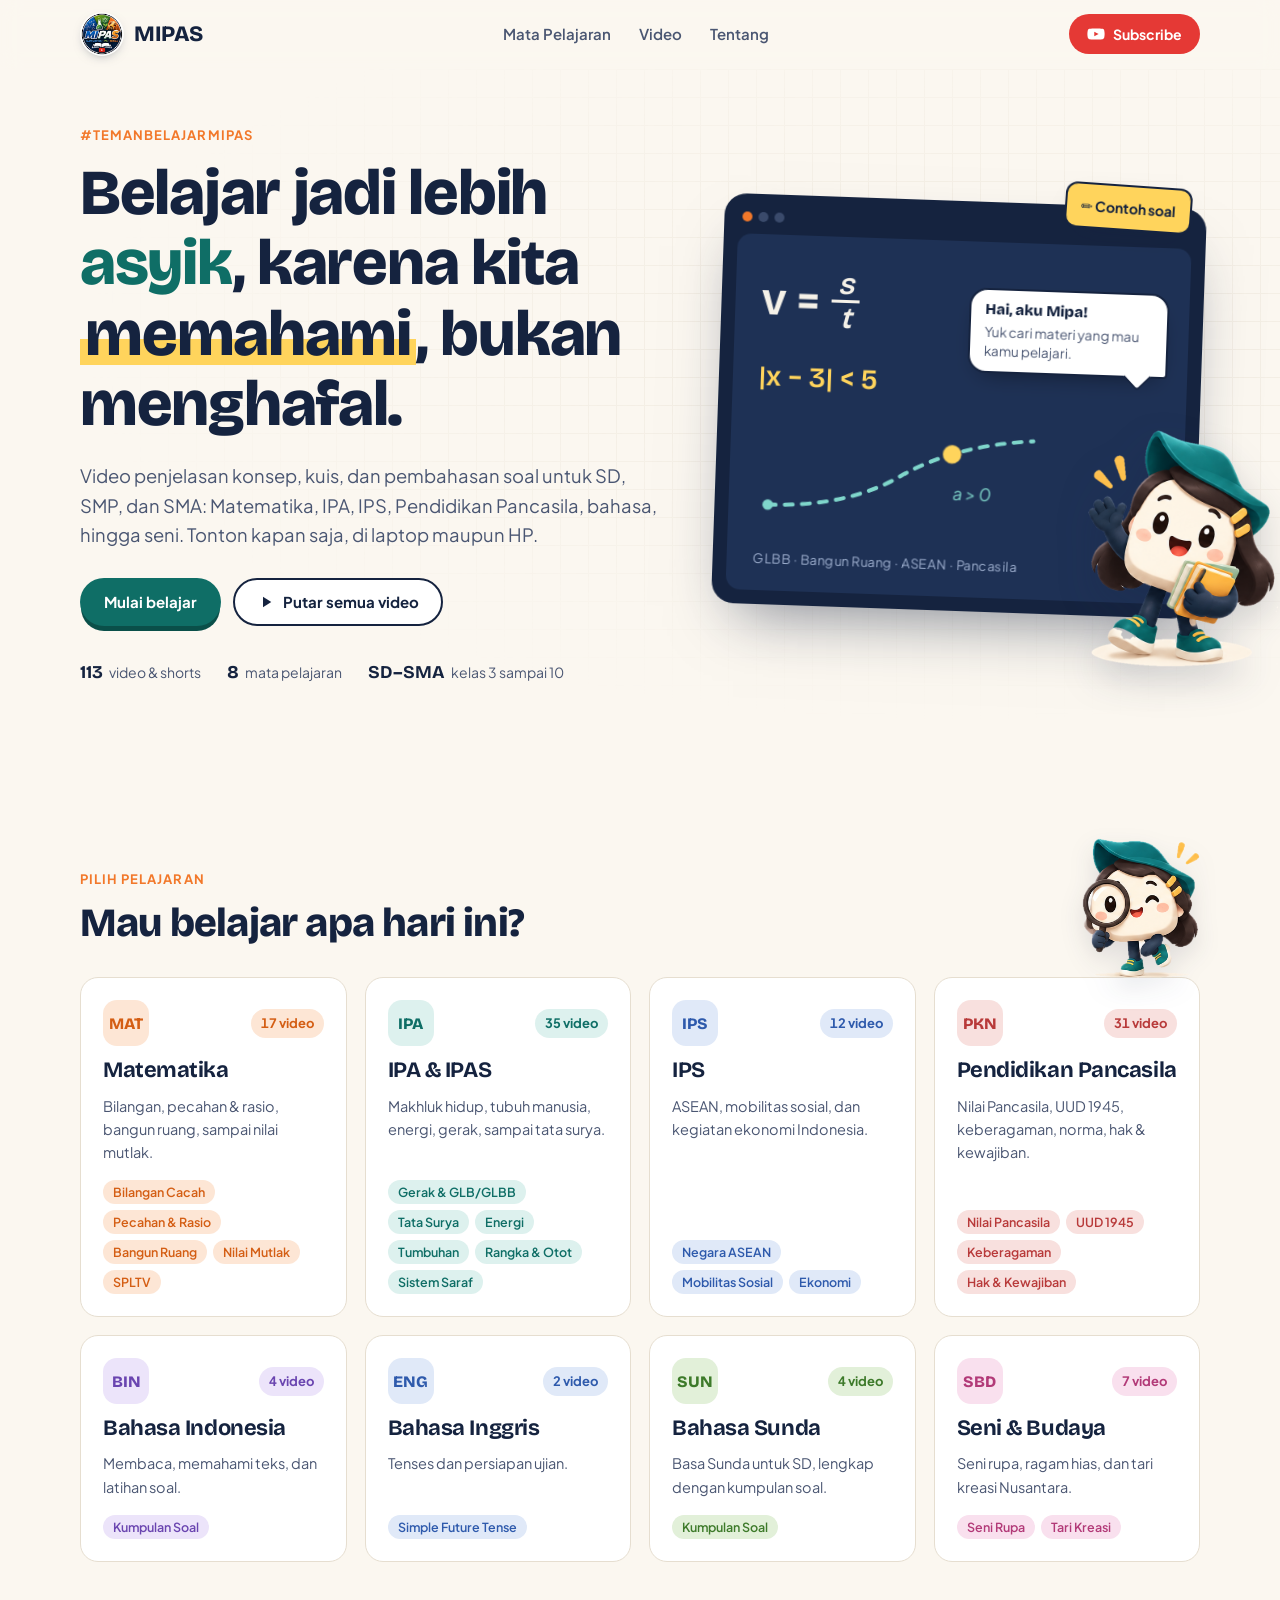
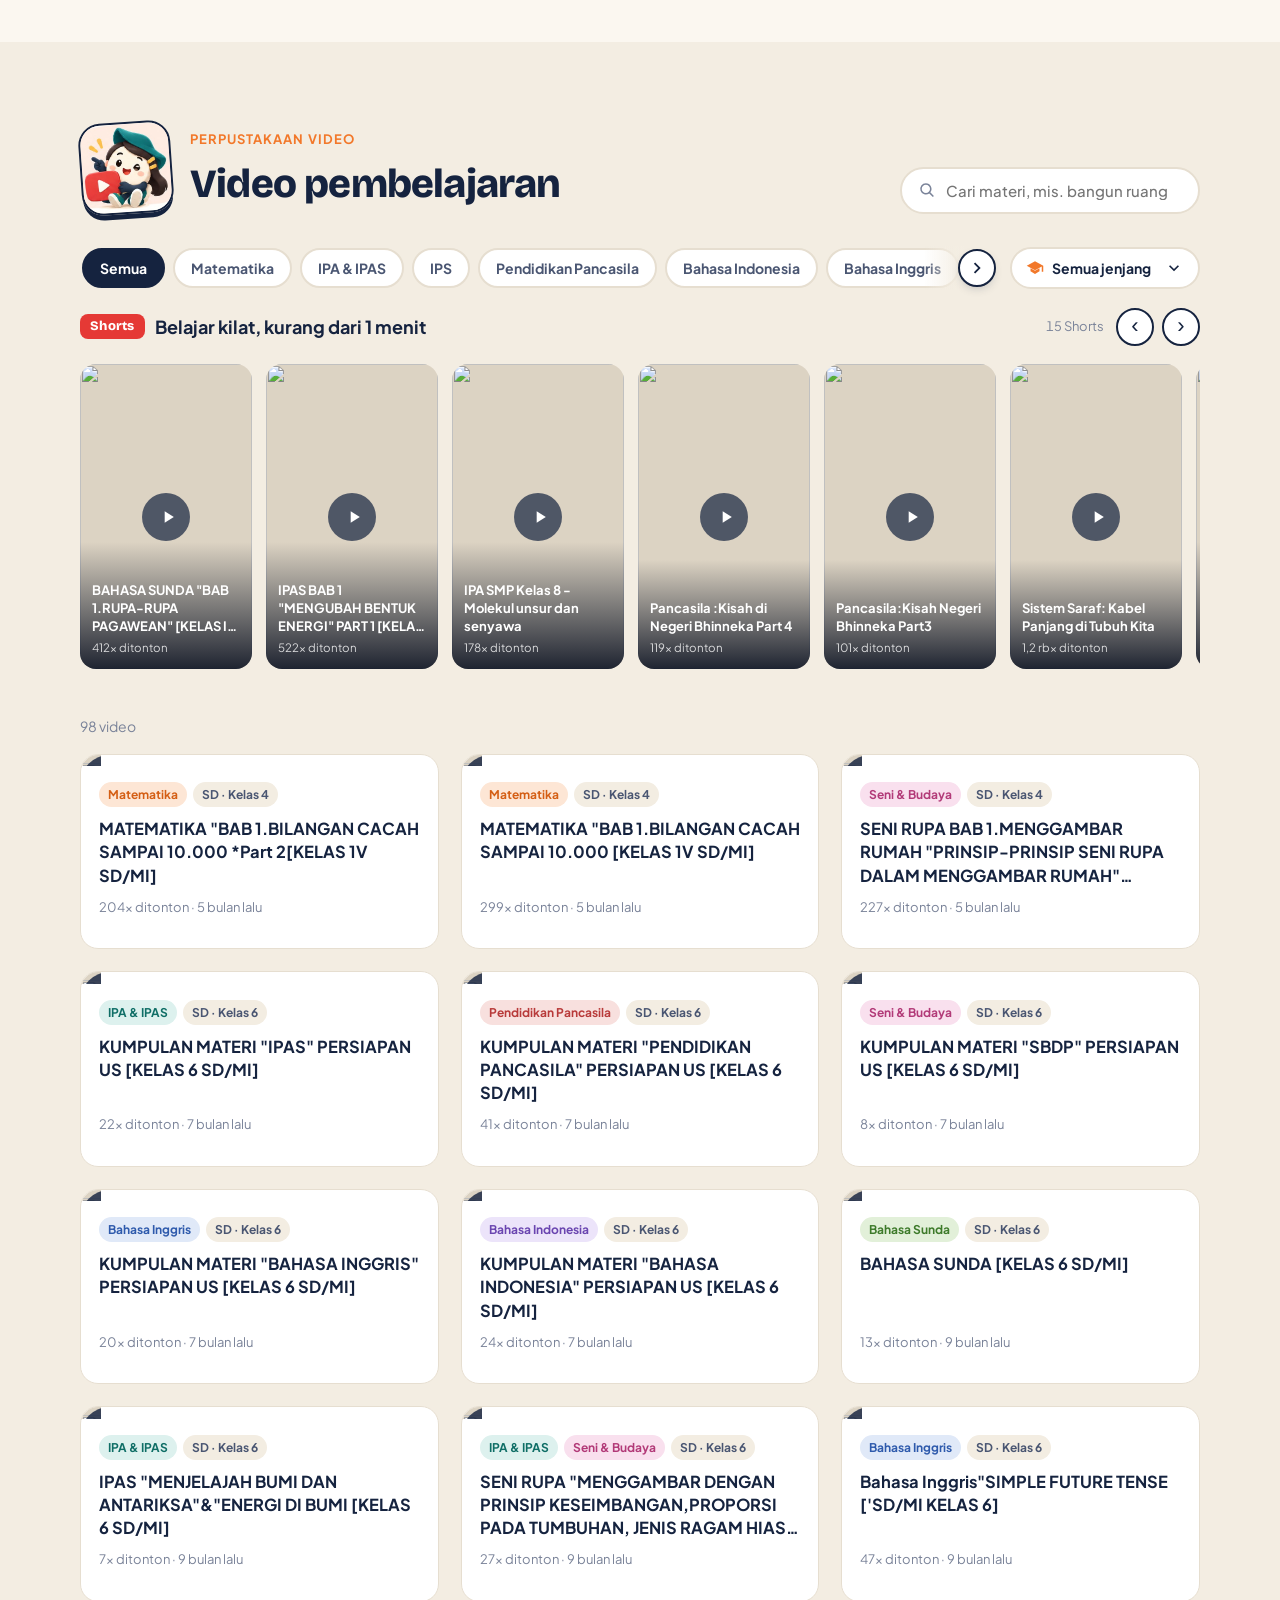
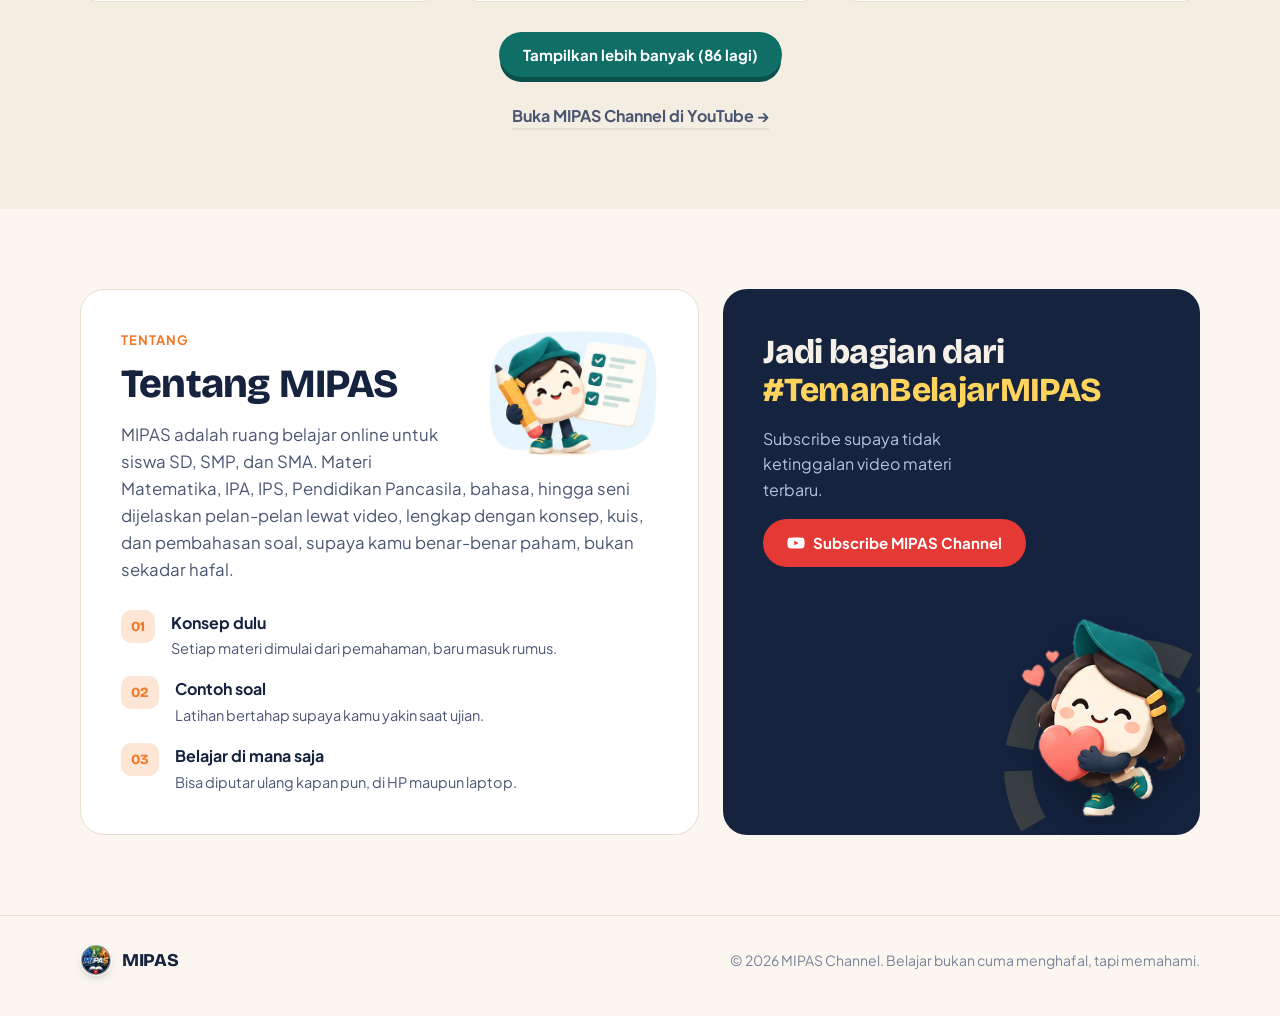
==== commit d0328959: "Install Vercel Web Analytics # Vercel Web Analytics Implementation  ## Summary Successfully installe" ====
--- a/mipas-web/index.html
+++ b/mipas-web/index.html
@@ -16,6 +16,7 @@
   <link rel="preconnect" href="https://fonts.gstatic.com" crossorigin />
   <link href="https://fonts.googleapis.com/css2?family=Bricolage+Grotesque:opsz,wght@12..96,600;12..96,800&family=Plus+Jakarta+Sans:wght@400;500;600;700&display=swap" rel="stylesheet" />
   <link rel="stylesheet" href="styles.css" />
+  <script defer src="https://cdn.vercel-insights.com/v1/script.js"></script>
 </head>
 <body>
   <a class="skip" href="#video">Lewati ke video</a>
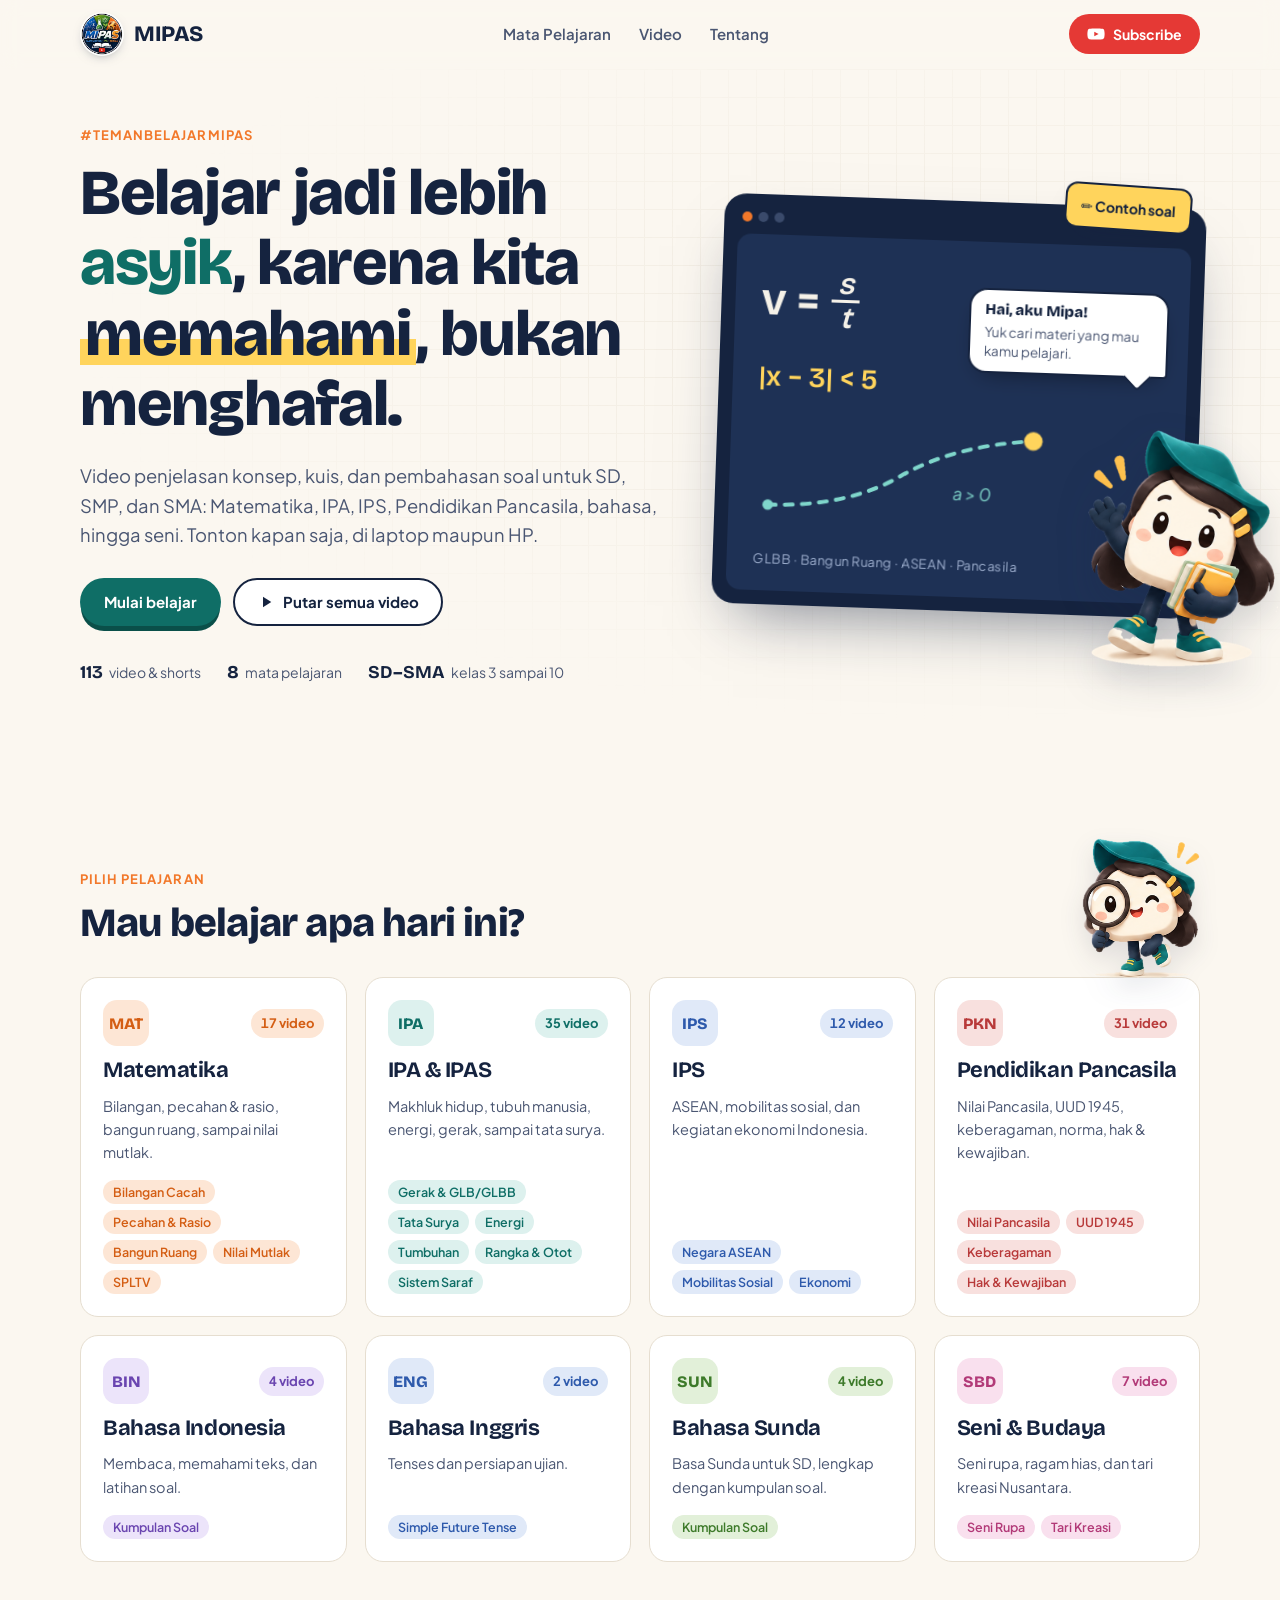
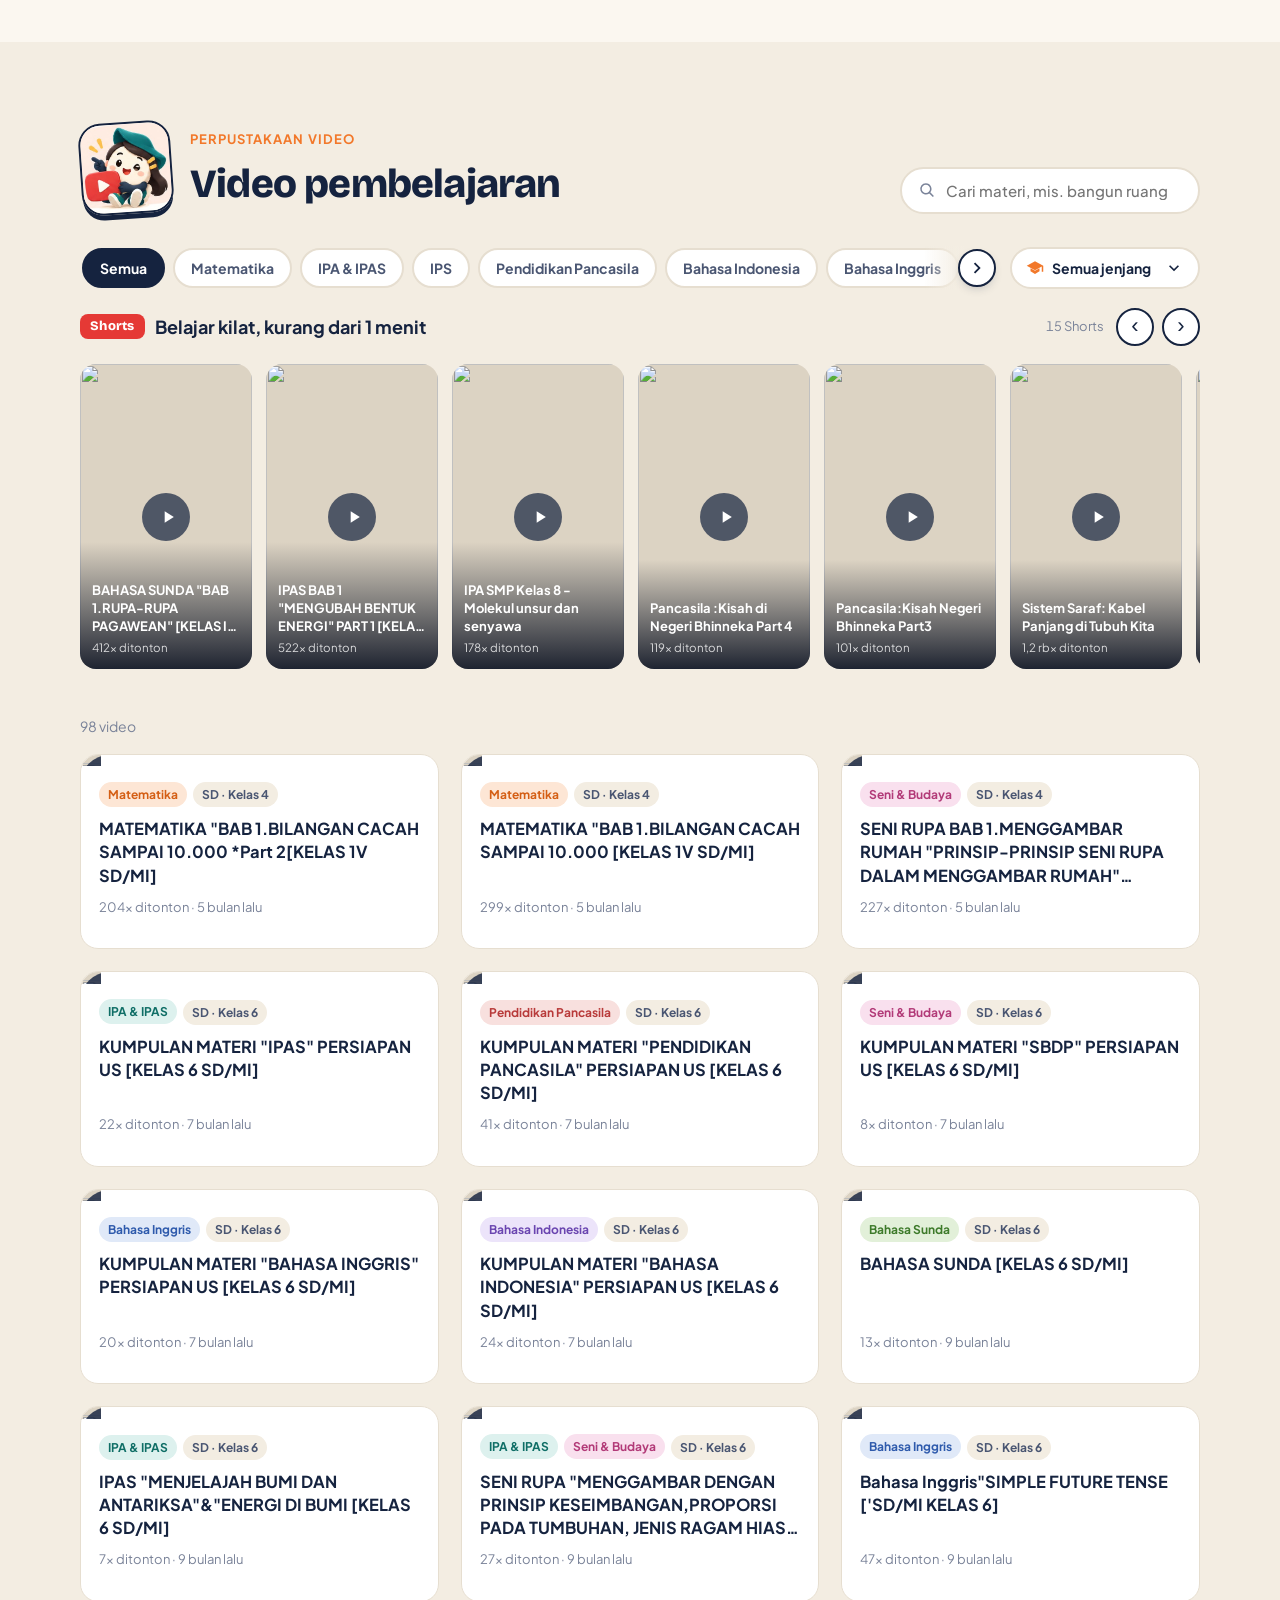
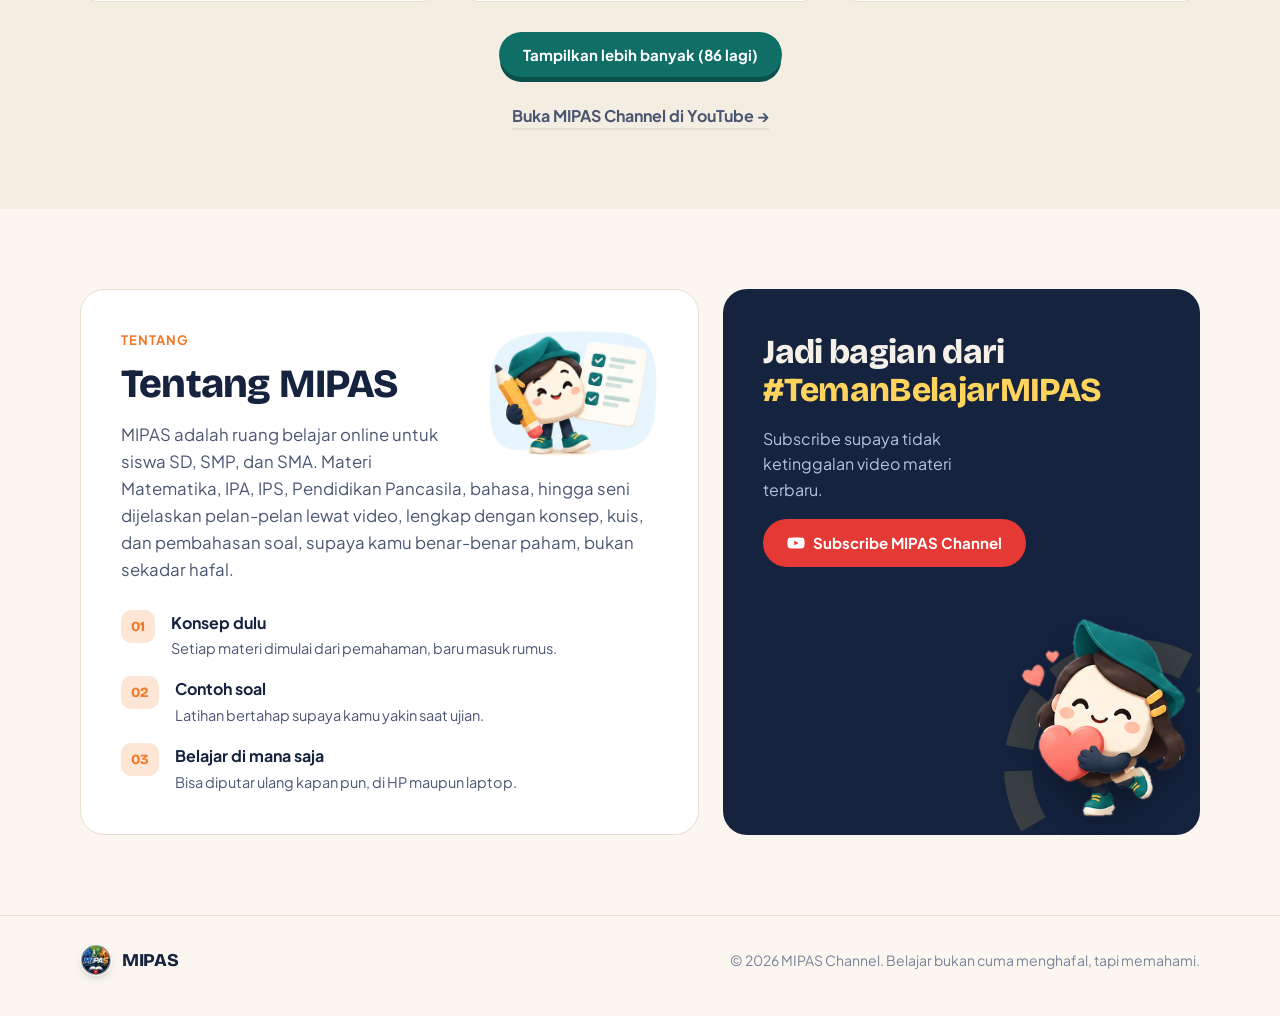
==== commit 8d83fdd0: "Install and configure Vercel Web Analytics ## Vercel Web Analytics Integration  Successfully install" ====
--- a/mipas-web/index.html
+++ b/mipas-web/index.html
@@ -16,7 +16,10 @@
   <link rel="preconnect" href="https://fonts.gstatic.com" crossorigin />
   <link href="https://fonts.googleapis.com/css2?family=Bricolage+Grotesque:opsz,wght@12..96,600;12..96,800&family=Plus+Jakarta+Sans:wght@400;500;600;700&display=swap" rel="stylesheet" />
   <link rel="stylesheet" href="styles.css" />
-  <script defer src="https://cdn.vercel-insights.com/v1/script.js"></script>
+  <script>
+    window.va = window.va || function () { (window.vaq = window.vaq || []).push(arguments); };
+  </script>
+  <script defer src="/_vercel/insights/script.js"></script>
 </head>
 <body>
   <a class="skip" href="#video">Lewati ke video</a>
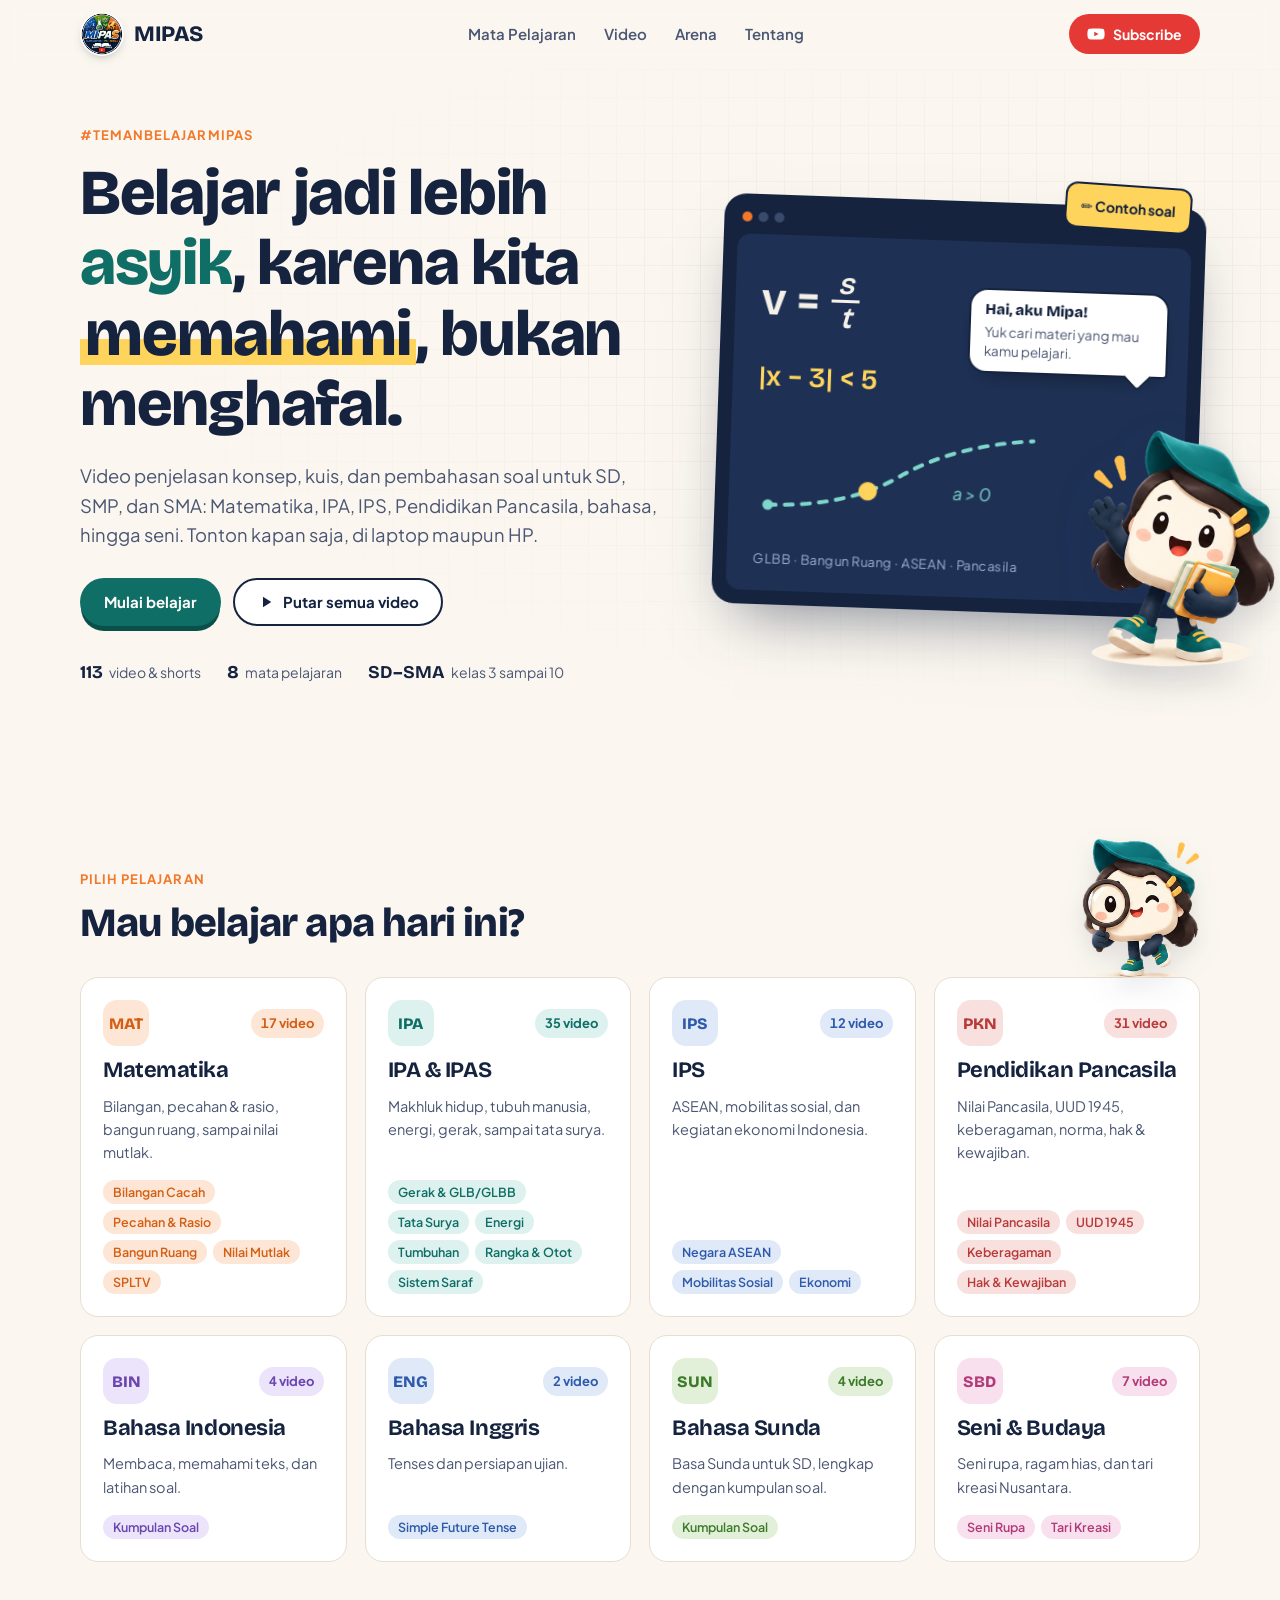
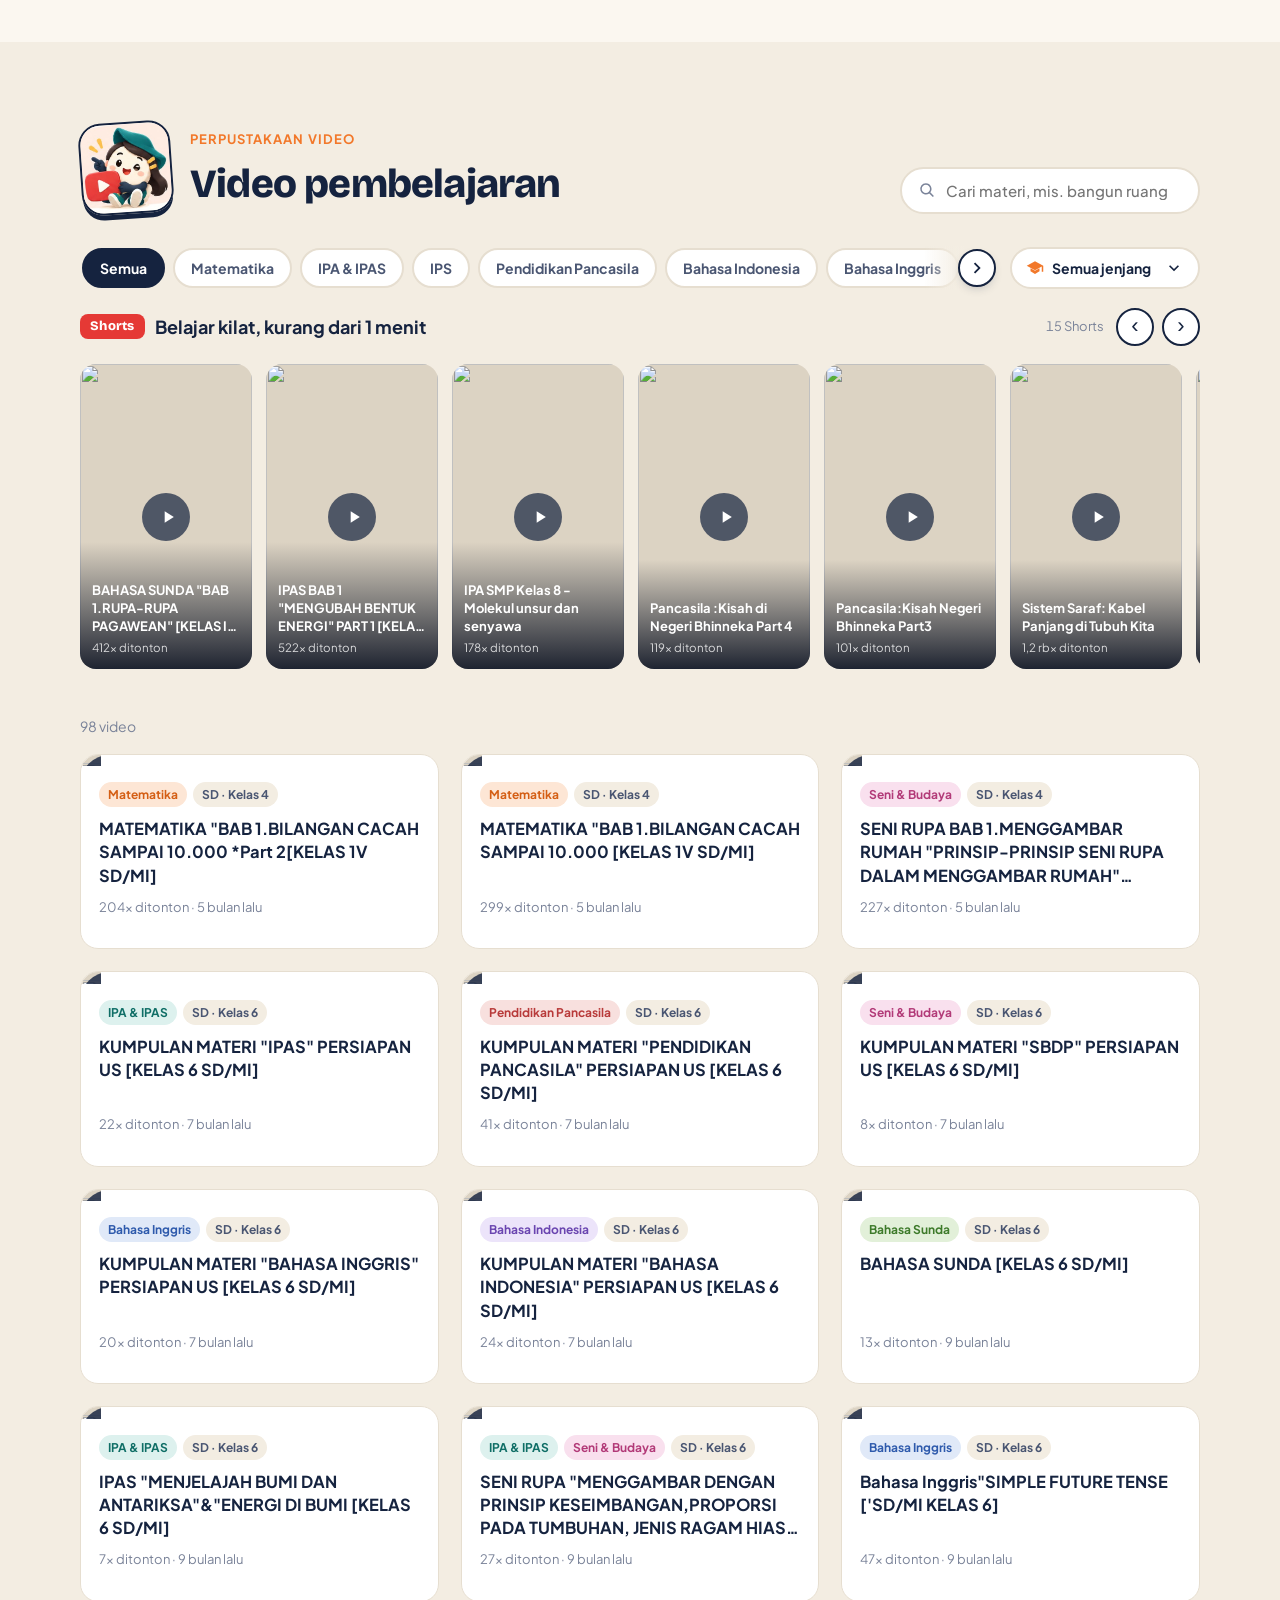
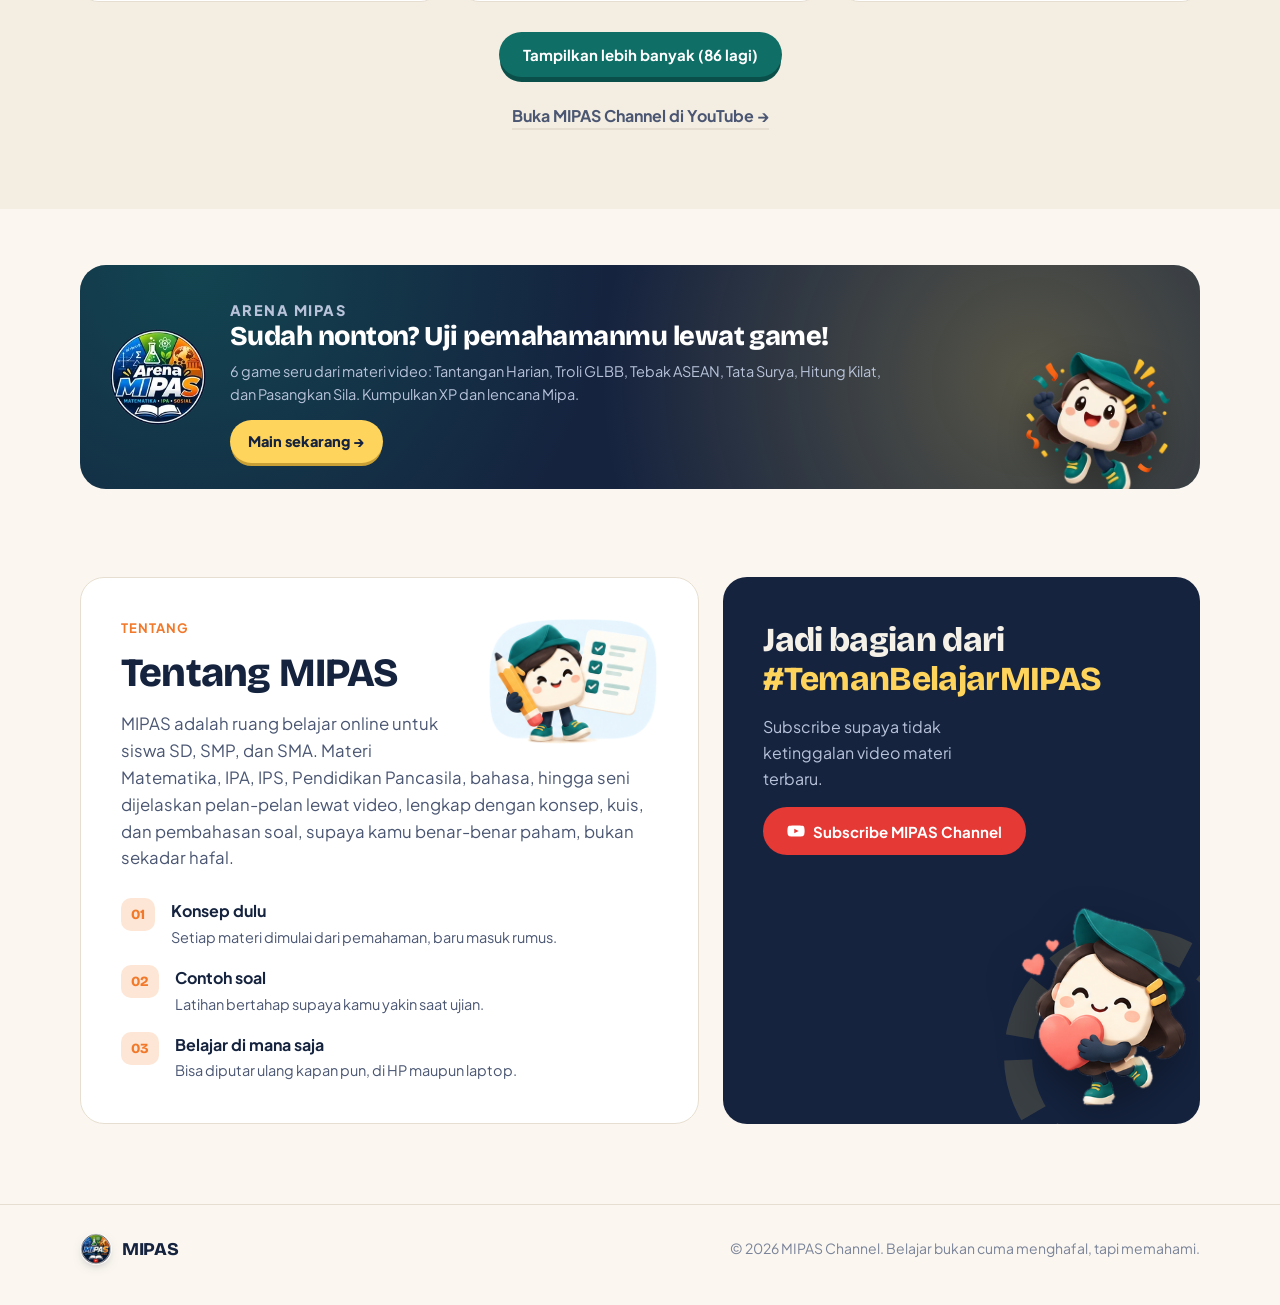
==== commit 23012403: "Add files via upload" ====
--- a/mipas-web/index.html
+++ b/mipas-web/index.html
@@ -16,10 +16,6 @@
   <link rel="preconnect" href="https://fonts.gstatic.com" crossorigin />
   <link href="https://fonts.googleapis.com/css2?family=Bricolage+Grotesque:opsz,wght@12..96,600;12..96,800&family=Plus+Jakarta+Sans:wght@400;500;600;700&display=swap" rel="stylesheet" />
   <link rel="stylesheet" href="styles.css" />
-  <script>
-    window.va = window.va || function () { (window.vaq = window.vaq || []).push(arguments); };
-  </script>
-  <script defer src="/_vercel/insights/script.js"></script>
 </head>
 <body>
   <a class="skip" href="#video">Lewati ke video</a>
@@ -33,8 +29,10 @@
       <nav class="nav-links" aria-label="Navigasi utama">
         <a href="#mapel">Mata Pelajaran</a>
         <a href="#video">Video</a>
+        <a href="/arena">Arena</a>
         <a href="#tentang">Tentang</a>
       </nav>
+      <a class="arena-m" href="/arena" aria-label="Arena MIPAS, game belajar">🎮 Arena</a>
       <a class="btn btn-yt btn-sm" data-channel-link target="_blank" rel="noopener">
         <svg viewBox="0 0 24 24" aria-hidden="true"><path d="M23 7.2a3 3 0 0 0-2.1-2.1C19 4.6 12 4.6 12 4.6s-7 0-8.9.5A3 3 0 0 0 1 7.2 31 31 0 0 0 .5 12 31 31 0 0 0 1 16.8a3 3 0 0 0 2.1 2.1c1.9.5 8.9.5 8.9.5s7 0 8.9-.5a3 3 0 0 0 2.1-2.1 31 31 0 0 0 .5-4.8 31 31 0 0 0-.5-4.8ZM9.7 15.1V8.9l5.8 3.1-5.8 3.1Z"/></svg>
         <span>Subscribe</span>
@@ -162,7 +160,7 @@
         </div>
 
         <div class="empty" id="empty" hidden>
-          <img class="mascot-empty" src="img/mascot/confused.png" alt="" width="172" height="142" />
+          <img class="mascot-empty" src="img/mascot/confused.png" alt="" width="180" height="150" />
           <p class="empty-title">Hmm, videonya belum ketemu</p>
           <p>Coba kata kunci lain atau ganti filter jenjang. Kamu juga bisa menonton semua video langsung.</p>
           <div class="hero-cta center">
@@ -174,6 +172,22 @@
         <div class="more">
           <a class="text-link" data-channel-link target="_blank" rel="noopener">Buka MIPAS Channel di YouTube →</a>
         </div>
+      </div>
+    </section>
+
+    <!-- ARENA (teaser, setelah video) -->
+    <section class="section arena-teaser-wrap" aria-labelledby="arena-title">
+      <div class="wrap">
+        <a class="arena-teaser" href="/arena">
+          <img class="at-logo" src="arena-assets/arena-logo.webp" alt="" width="96" height="96" loading="lazy" />
+          <div class="at-body">
+            <p class="at-kicker">Arena MIPAS</p>
+            <h2 id="arena-title">Sudah nonton? Uji pemahamanmu lewat game!</h2>
+            <p>6 game seru dari materi video: Tantangan Harian, Troli GLBB, Tebak ASEAN, Tata Surya, Hitung Kilat, dan Pasangkan Sila. Kumpulkan XP dan lencana Mipa.</p>
+            <span class="at-cta">Main sekarang →</span>
+          </div>
+          <img class="at-mipa" src="arena-assets/mipa-celebrate.webp" alt="" width="298" height="300" loading="lazy" />
+        </a>
       </div>
     </section>
 
@@ -227,6 +241,9 @@
     </div>
   </dialog>
 
+  <!-- Vercel Web Analytics -->
+  <script>window.va = window.va || function () { (window.vaq = window.vaq || []).push(arguments); };</script>
+  <script defer src="/_vercel/insights/script.js"></script>
   <script src="config.js"></script>
   <script src="app.js"></script>
 </body>
--- a/mipas-web/styles.css
+++ b/mipas-web/styles.css
@@ -584,3 +584,33 @@
 .about-tile { border-radius: 0; box-shadow: none; background: none; transform: none; width: 170px; }
 .about-tile:hover { transform: rotate(-2deg) scale(1.04); }
 @media (max-width: 600px) { .about-tile { width: 120px; } }
+
+
+/* ===== Arena MIPAS: link navbar & teaser (setelah video) ===== */
+.nav-arena { display: inline-flex; align-items: center; gap: 6px; }
+.new-badge { font: 800 10.5px/1 var(--font); letter-spacing: .04em; text-transform: uppercase; background: var(--accent); color: #fff; padding: 4px 6px; border-radius: 6px; }
+.arena-teaser-wrap { padding-block: 56px 8px; }
+.arena-teaser { position: relative; display: grid; grid-template-columns: auto 1fr auto; align-items: center; gap: 24px; padding: 26px 30px; border-radius: 26px; background: var(--ink); color: #F5F1E8; text-decoration: none; overflow: hidden; transition: transform .2s cubic-bezier(.3,1.4,.5,1), box-shadow .2s; }
+.arena-teaser::before { content: ''; position: absolute; inset: 0; background: radial-gradient(circle at 85% 50%, rgba(255,212,92,.28), transparent 45%), radial-gradient(circle at 10% 0%, rgba(15,110,102,.45), transparent 40%); pointer-events: none; }
+.arena-teaser:hover { transform: translateY(-3px); box-shadow: 0 22px 40px -20px rgba(21,35,63,.6); }
+.at-logo { position: relative; width: 96px; height: 96px; transition: transform .35s cubic-bezier(.3,1.6,.5,1); }
+.arena-teaser:hover .at-logo { transform: rotate(-8deg) scale(1.05); }
+.at-body { position: relative; min-width: 0; }
+.at-kicker { margin: 0 0 6px; font-weight: 800; font-size: 12.5px; letter-spacing: .1em; text-transform: uppercase; color: var(--yellow); }
+.at-body h2 { font-size: clamp(1.3rem, 2.4vw, 1.7rem); color: #fff; }
+.at-body p { margin: 8px 0 0; color: #B8C3DA; font-size: 14.5px; max-width: 46em; }
+.at-cta { display: inline-flex; margin-top: 14px; background: var(--yellow); color: var(--ink); font-weight: 800; font-size: 14.5px; padding: 10px 18px; border-radius: 999px; box-shadow: 0 4px 0 -1px #C9A035; transition: transform .15s; }
+.arena-teaser:hover .at-cta { transform: translateX(3px); }
+.at-mipa { position: relative; width: 150px; height: auto; margin: -20px -6px -34px 0; align-self: end; animation: floaty 4s ease-in-out infinite; filter: drop-shadow(0 14px 16px rgba(0,0,0,.35)); }
+@media (max-width: 760px) {
+  .arena-teaser { grid-template-columns: auto 1fr; padding: 20px 18px 0; gap: 14px; }
+  .at-logo { width: 64px; height: 64px; align-self: start; }
+  .at-mipa { position: absolute; right: -4px; bottom: -8px; width: 96px; margin: 0; }
+  .at-body { padding-bottom: 22px; }
+  .arena-teaser { padding-bottom: 0; }
+}
+.arena-m { display: none; }
+@media (max-width: 860px) {
+  .arena-m { display: inline-flex; align-items: center; gap: 4px; margin-left: auto; margin-right: 8px; padding: 8px 12px; border-radius: 999px; background: var(--ink); color: #fff; font-weight: 800; font-size: 13px; text-decoration: none; white-space: nowrap; }
+}
+@media (max-width: 380px) { .nav .btn-yt span { display: none; } .nav .btn-yt { padding: 9px 11px; } }
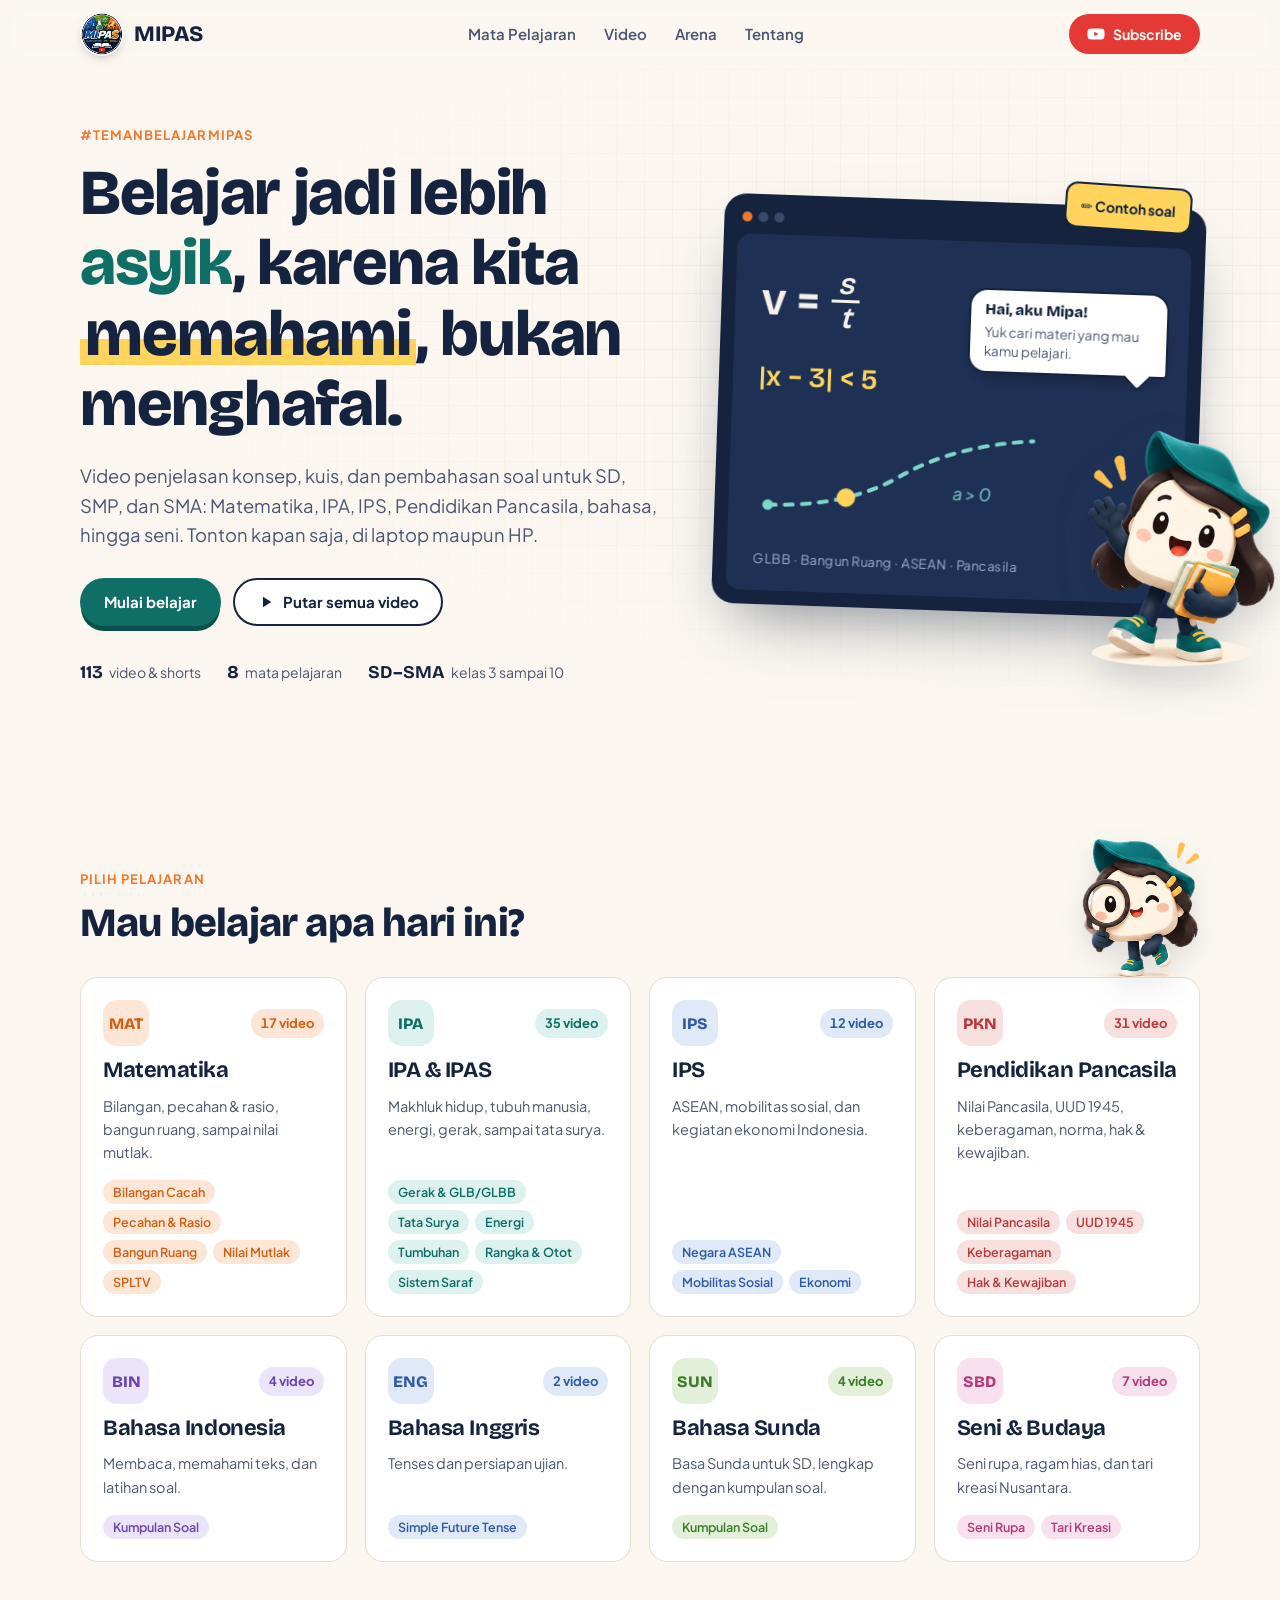
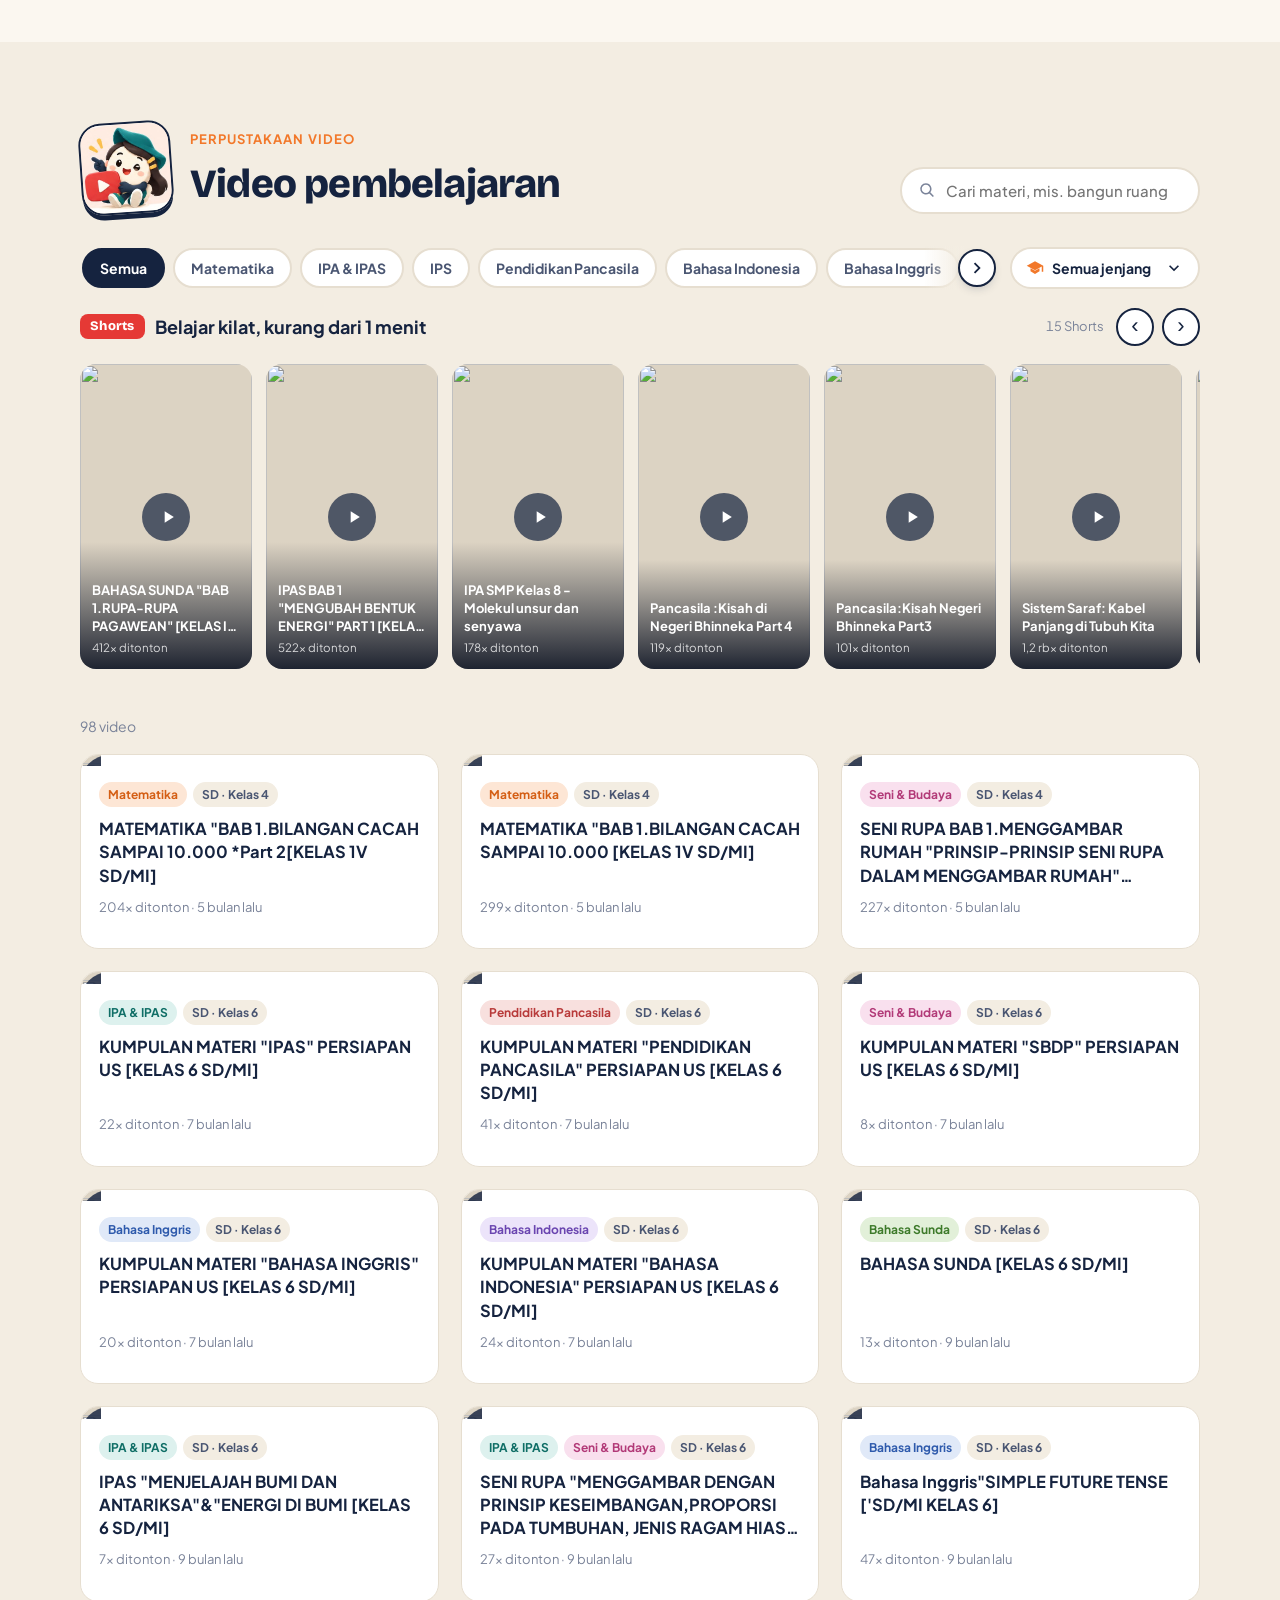
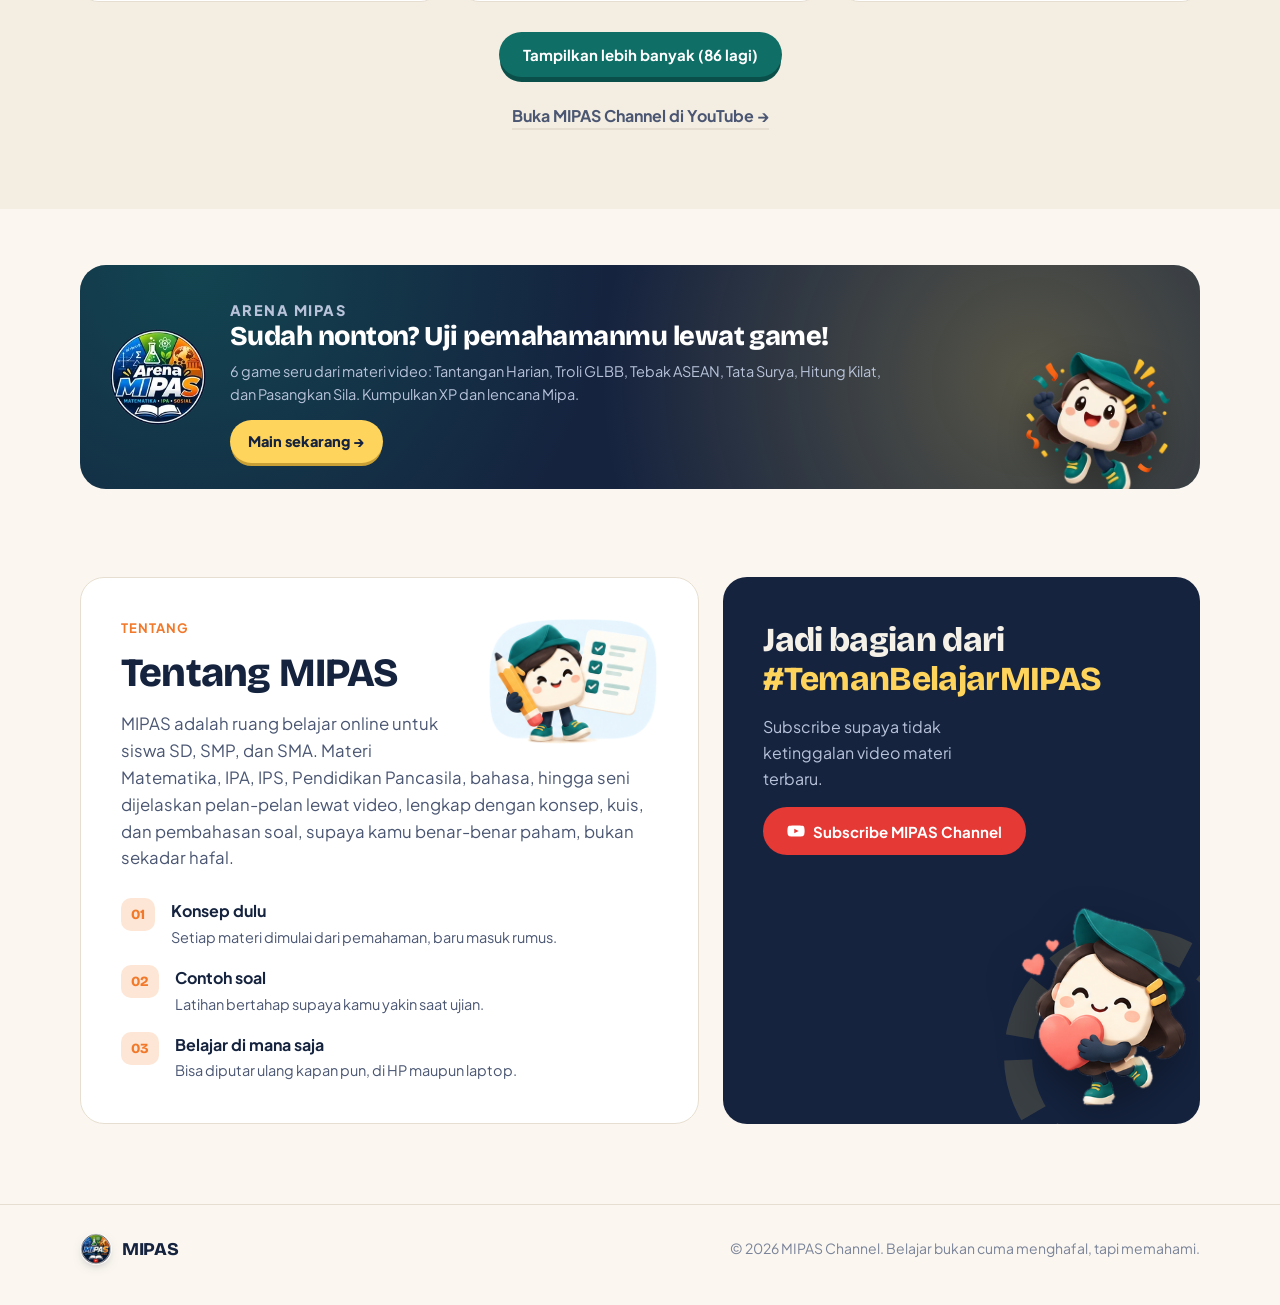
==== commit 9ab96b9d: "Add files via upload" ====
--- a/mipas-web/index.html
+++ b/mipas-web/index.html
@@ -32,7 +32,7 @@
         <a href="/arena">Arena</a>
         <a href="#tentang">Tentang</a>
       </nav>
-      <a class="arena-m" href="/arena" aria-label="Arena MIPAS, game belajar">🎮 Arena</a>
+      <a class="arena-m" href="/arena" aria-label="Arena MIPAS, game belajar"><img src="arena-assets/icon-arena.webp" alt="" width="22" height="22">Arena</a>
       <a class="btn btn-yt btn-sm" data-channel-link target="_blank" rel="noopener">
         <svg viewBox="0 0 24 24" aria-hidden="true"><path d="M23 7.2a3 3 0 0 0-2.1-2.1C19 4.6 12 4.6 12 4.6s-7 0-8.9.5A3 3 0 0 0 1 7.2 31 31 0 0 0 .5 12 31 31 0 0 0 1 16.8a3 3 0 0 0 2.1 2.1c1.9.5 8.9.5 8.9.5s7 0 8.9-.5a3 3 0 0 0 2.1-2.1 31 31 0 0 0 .5-4.8 31 31 0 0 0-.5-4.8ZM9.7 15.1V8.9l5.8 3.1-5.8 3.1Z"/></svg>
         <span>Subscribe</span>
--- a/mipas-web/styles.css
+++ b/mipas-web/styles.css
@@ -614,3 +614,13 @@
   .arena-m { display: inline-flex; align-items: center; gap: 4px; margin-left: auto; margin-right: 8px; padding: 8px 12px; border-radius: 999px; background: var(--ink); color: #fff; font-weight: 800; font-size: 13px; text-decoration: none; white-space: nowrap; }
 }
 @media (max-width: 380px) { .nav .btn-yt span { display: none; } .nav .btn-yt { padding: 9px 11px; } }
+/* Header HP: beri jarak antara logo MIPAS dan tombol Arena */
+@media (max-width: 600px) {
+  .nav-inner { gap: 10px; }
+  .nav .logo { flex: none; }
+  .arena-m { margin-left: auto; margin-right: 0; }
+  .nav .btn-yt span { display: none; }
+  .nav .btn-yt { padding: 9px 12px; }
+}
+.arena-m img { width: 22px; height: 22px; margin: -3px 2px -3px -2px; transition: transform .25s cubic-bezier(.34,1.56,.64,1); }
+.arena-m:hover img, .arena-m:active img { transform: rotate(-12deg) scale(1.12); }
